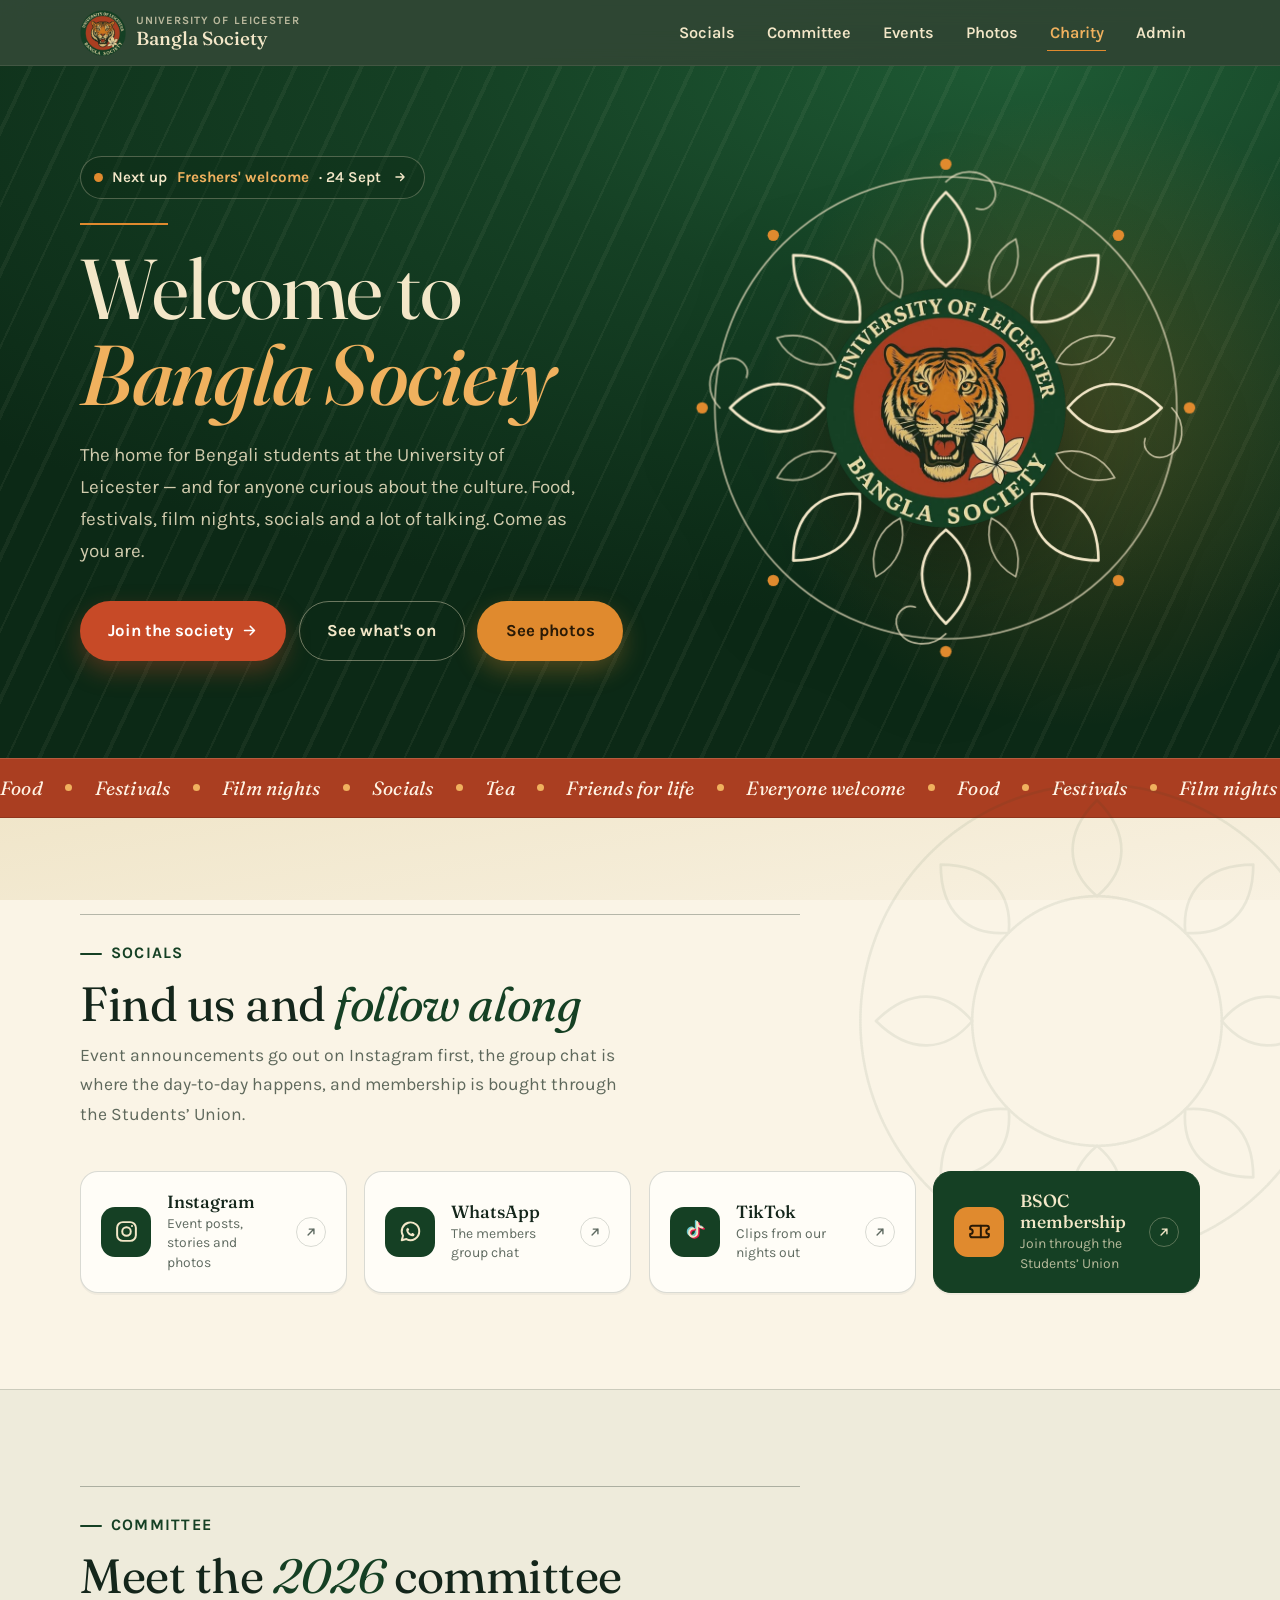
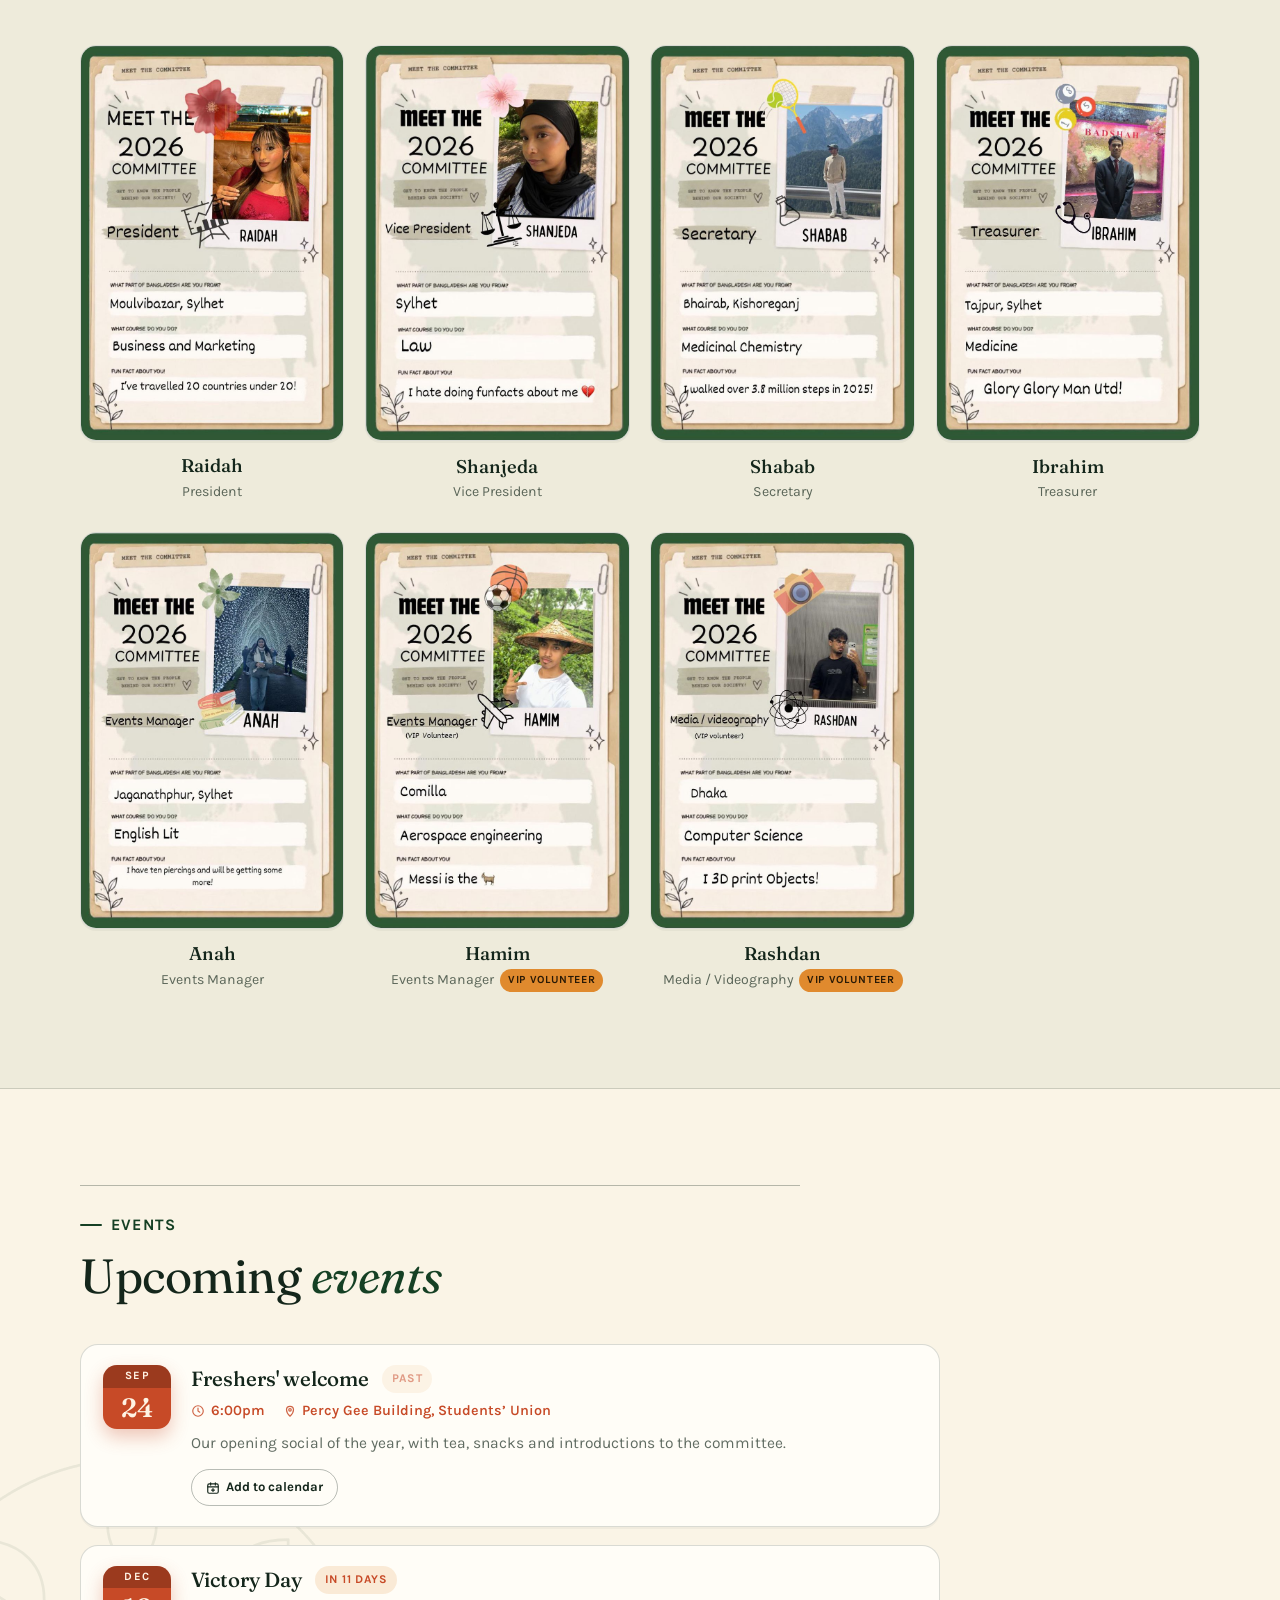
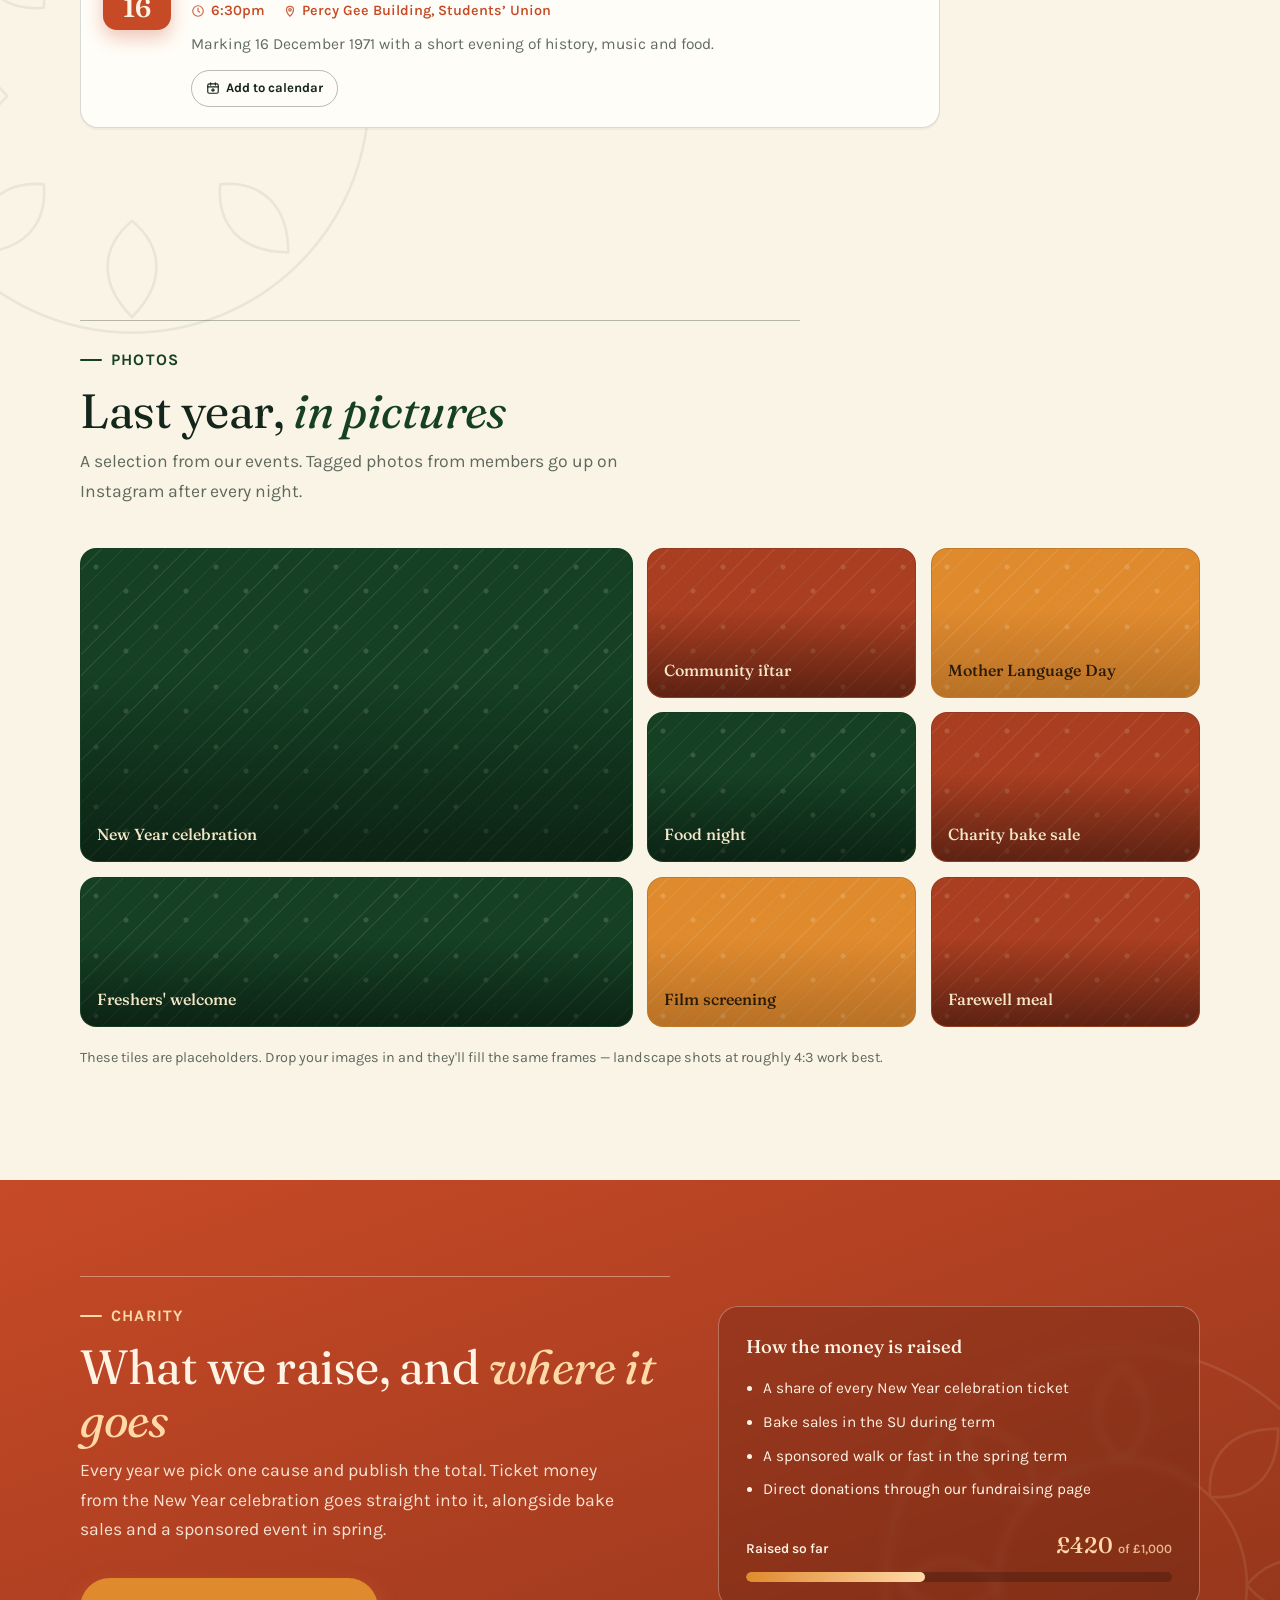
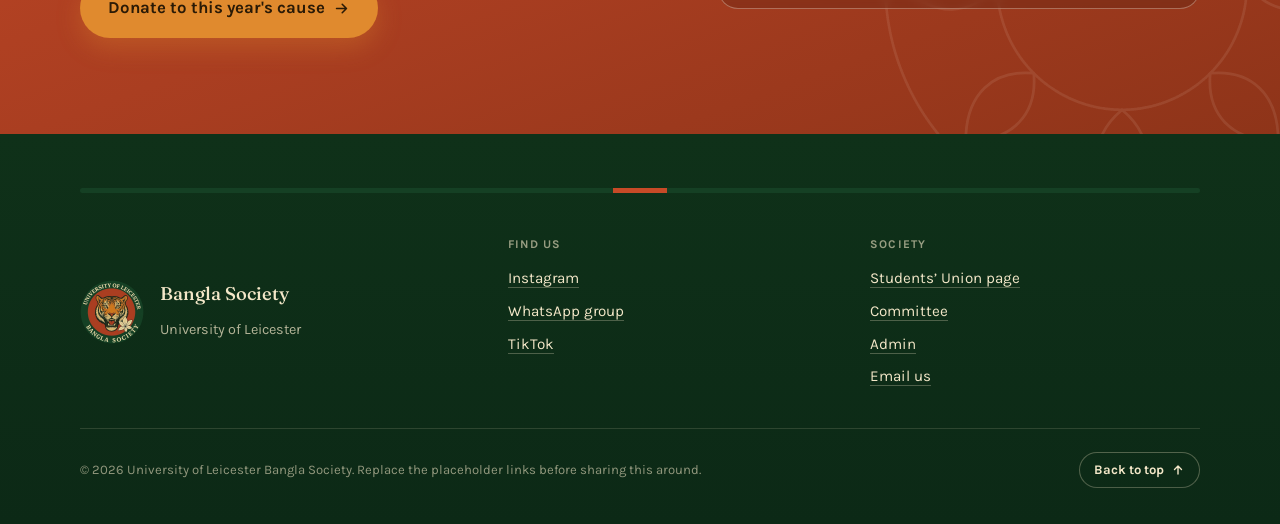
==== index.html @ e9b94633 "Import site as received (index, admin page, assets) Co-Authored-By: Claude Fable 5.1 <noreply@anthro" ====
<!DOCTYPE html>
<html lang="en">
<head>
<meta charset="utf-8">
<meta name="viewport" content="width=device-width, initial-scale=1">
<title>University of Leicester Bangla Society</title>
<meta name="description" content="The Bangla Society at the University of Leicester — food, festivals, film nights and socials. Everyone welcome.">
<link rel="preconnect" href="https://fonts.googleapis.com">
<link rel="preconnect" href="https://fonts.gstatic.com" crossorigin>
<link href="https://fonts.googleapis.com/css2?family=Fraunces:ital,opsz,wght@0,9..144,300..800;1,9..144,300..700&family=Karla:wght@300;400;500;600;700&display=swap" rel="stylesheet">
<style>
/* =============================================================
   TOKENS
   ============================================================= */
:root{
  --forest:#154024;
  --forest-deep:#0C2916;
  --forest-glow:#1E5A34;
  --rust:#AA3E21;
  --rust-bright:#C74A27;
  --cream:#F3E7C8;
  --gold:#E08A2E;
  --gold-soft:#F0B15E;
  --ink:#14261B;

  --bg:#FAF4E6;
  --fg:var(--ink);
  --muted:rgba(20,38,27,.68);
  --rule:rgba(20,38,27,.16);
  --rule-strong:rgba(20,38,27,.3);
  --panel:#F3EAD6;
  --card:#FFFDF7;
  --accent:var(--forest);
  --meta:var(--rust-bright);
  --grad:linear-gradient(170deg,#FCF7EC 0%,#F6EDD9 34%,#EFE4C6 68%,#F8F1E1 100%);
  --veil:rgba(20,64,36,.05);
  --shadow:0 18px 40px rgba(20,38,27,.12);
  --shadow-lg:0 30px 70px rgba(20,38,27,.18);

  --display:"Fraunces","Iowan Old Style",Georgia,"Times New Roman",serif;
  --text:"Karla","Segoe UI",system-ui,-apple-system,sans-serif;
  --ease:cubic-bezier(.2,.8,.3,1);
  --ease-draw:cubic-bezier(.6,.02,.25,1);
}
@media (prefers-color-scheme: dark){
  :root:not([data-theme="light"]){
    --bg:#0E2D19; --fg:#F1E8D3; --muted:rgba(241,232,211,.68);
    --rule:rgba(241,232,211,.16); --rule-strong:rgba(241,232,211,.34);
    --panel:#123720; --card:#143C24; --accent:#8FC79E; --meta:#E8A85A;
    --grad:linear-gradient(170deg,#11361E 0%,#0C2716 38%,#0A2113 66%,#10331D 100%);
    --veil:rgba(243,231,200,.045);
    --shadow:0 18px 40px rgba(0,0,0,.35); --shadow-lg:0 30px 70px rgba(0,0,0,.5);
  }
}
:root[data-theme="dark"]{
  --bg:#0E2D19; --fg:#F1E8D3; --muted:rgba(241,232,211,.68);
  --rule:rgba(241,232,211,.16); --rule-strong:rgba(241,232,211,.34);
  --panel:#123720; --card:#143C24; --accent:#8FC79E; --meta:#E8A85A;
  --grad:linear-gradient(170deg,#11361E 0%,#0C2716 38%,#0A2113 66%,#10331D 100%);
  --veil:rgba(243,231,200,.045);
  --shadow:0 18px 40px rgba(0,0,0,.35); --shadow-lg:0 30px 70px rgba(0,0,0,.5);
}

/* =============================================================
   BASE
   ============================================================= */
*{box-sizing:border-box}
html{scroll-behavior:smooth;scroll-padding-top:5.5rem}
body{
  margin:0;color:var(--fg);
  background:var(--bg);background-image:var(--grad);background-attachment:fixed;
  font-family:var(--text);font-size:clamp(18px,1.2vw + 15px,21px);line-height:1.68;
  overflow-x:hidden;-webkit-font-smoothing:antialiased;
}
img{max-width:100%}
a{color:inherit}
::selection{background:var(--gold);color:#2A1A06}
:focus-visible{outline:2.5px solid var(--gold);outline-offset:3px;border-radius:4px}
.wrap{width:min(1120px,92vw);margin-inline:auto}
.sr{position:absolute;width:1px;height:1px;overflow:hidden;clip:rect(0 0 0 0);white-space:nowrap}

/* scroll reveal */
.reveal{opacity:0;transform:translateY(22px);transition:opacity .7s var(--ease),transform .7s var(--ease);transition-delay:calc(var(--i,0) * 70ms)}
.reveal.in{opacity:1;transform:none}
@media (prefers-reduced-motion: reduce){.reveal{opacity:1;transform:none;transition:none}}

/* =============================================================
   NAV
   ============================================================= */
.nav{
  position:sticky;top:0;z-index:60;color:var(--cream);
  background:rgba(12,41,22,.86);backdrop-filter:blur(14px);-webkit-backdrop-filter:blur(14px);
  border-bottom:1px solid rgba(243,231,200,.1);
}
.progress{position:absolute;left:0;bottom:-1px;height:2px;width:100%;transform-origin:left;transform:scaleX(0);background:linear-gradient(90deg,var(--gold),var(--gold-soft))}
.nav-inner{display:flex;align-items:center;justify-content:space-between;gap:1rem;padding:.6rem 0}
.brand{display:flex;align-items:center;gap:.65rem;text-decoration:none;min-width:0}
.brand img{width:46px;height:46px;flex:none;transition:transform .5s var(--ease),filter .3s ease}
.brand:hover img{transform:rotate(-8deg) scale(1.06);filter:drop-shadow(0 0 10px rgba(224,138,46,.75))}
.brand span{font-family:var(--display);font-weight:500;font-size:1.18rem;line-height:1.1}
.brand span small{display:block;font-family:var(--text);font-weight:700;font-size:.7rem;letter-spacing:.09em;text-transform:uppercase;opacity:.7;margin-bottom:.12rem}
.nav-links{display:flex;gap:.2rem;list-style:none;margin:0;padding:0;font-size:1.02rem;font-weight:600}
.nav-links a{
  position:relative;display:block;text-decoration:none;padding:.55rem .9rem;border-radius:999px;
  transition:background-color .2s ease,color .2s ease;white-space:nowrap;
}
.nav-links a::after{
  content:"";position:absolute;left:.75rem;right:.75rem;bottom:.25rem;height:1.5px;
  background:var(--gold);transform:scaleX(0);transform-origin:left;transition:transform .25s var(--ease);
}
.nav-links a:hover{background:rgba(243,231,200,.08)}
.nav-links a:hover::after,.nav-links a.active::after{transform:scaleX(1)}
.nav-links a.active{color:var(--gold-soft)}
.nav-toggle{display:none;background:none;border:1.4px solid rgba(243,231,200,.35);color:inherit;font:inherit;font-weight:600;border-radius:999px;padding:.35rem .85rem;cursor:pointer}
@media (max-width:960px){
  .nav-toggle{display:block}
  .nav-links{
    display:none;position:absolute;left:0;right:0;top:100%;
    background:rgba(12,41,22,.97);flex-direction:column;gap:0;
    padding:.5rem 4vw 1rem;border-top:1px solid rgba(243,231,200,.14);
  }
  .nav-links.open{display:flex}
  .nav-links a{padding:.75rem .4rem;border-radius:0;border-bottom:1px solid rgba(243,231,200,.1)}
  .nav-links a::after{display:none}
}
@media (max-width:420px){.brand span{font-size:.9rem}.brand img{width:32px;height:32px}}

/* =============================================================
   HERO
   ============================================================= */
.hero{
  position:relative;isolation:isolate;overflow:hidden;color:var(--cream);
  background:var(--forest);
  background-image:
    radial-gradient(110% 80% at 80% 0%,#1E5A34 0%,#154024 42%,#0C2916 100%);
  padding:clamp(3rem,7vw,5.5rem) 0 clamp(3.5rem,8vw,6rem);
}
.hero::before{ /* faint tiger-stripe texture */
  content:"";position:absolute;inset:0;z-index:-1;opacity:.05;pointer-events:none;
  background:repeating-linear-gradient(115deg,transparent 0 26px,#F3E7C8 26px 30px,transparent 30px 58px,#F3E7C8 58px 60px);
}
.hero::after{ /* soft gold bloom behind crest */
  content:"";position:absolute;z-index:-1;width:60vw;height:60vw;max-width:720px;max-height:720px;
  right:-12vw;top:50%;transform:translateY(-50%);border-radius:50%;pointer-events:none;
  background:radial-gradient(circle,rgba(224,138,46,.22) 0%,rgba(224,138,46,0) 62%);
}
.hero-grid{display:grid;grid-template-columns:1.05fr .95fr;gap:clamp(1.5rem,4vw,3.5rem);align-items:center}
@media (max-width:900px){
  .hero-grid{grid-template-columns:1fr;text-align:center}
  .hero-art{order:-1;margin-inline:auto;max-width:min(400px,78vw)}
  .hero-actions{justify-content:center}
  .rule-mark{margin-inline:auto}
  .hero p.lede{margin-inline:auto}
  .nextup{margin-inline:auto}
  .hero::after{right:50%;top:22%;transform:translate(50%,-30%)}
}
.nextup{
  display:inline-flex;align-items:center;gap:.6rem;text-decoration:none;
  border:1.4px solid rgba(243,231,200,.28);border-radius:999px;padding:.5rem 1.1rem .5rem .8rem;
  font-size:.95rem;font-weight:600;color:var(--cream);background:rgba(12,41,22,.35);
  transition:border-color .2s ease,background-color .2s ease,transform .2s var(--ease);
  margin-bottom:1.5rem;
}
.nextup:hover{border-color:var(--gold);background:rgba(224,138,46,.12);transform:translateY(-2px)}
.nextup .pulse{position:relative;width:9px;height:9px;border-radius:50%;background:var(--gold)}
.nextup .pulse::after{content:"";position:absolute;inset:-4px;border-radius:50%;border:1.5px solid var(--gold);opacity:0}
.nextup b{font-weight:700;color:var(--gold-soft)}
.nextup .arrow{margin-left:.15rem;transition:transform .2s var(--ease)}
.nextup:hover .arrow{transform:translateX(3px)}
.rule-mark{width:5.5rem;height:2px;background:var(--gold);margin:0 0 1.3rem;transform-origin:left center}
.hero h1{
  margin:0;font-family:var(--display);font-optical-sizing:auto;font-weight:400;
  font-size:clamp(3rem,6.8vw,5.3rem);line-height:1.02;letter-spacing:-.015em;
}
.hero h1 em{font-style:italic;font-weight:500;color:var(--gold-soft)}
.hero p.lede{margin:1.35rem 0 0;max-width:46ch;color:rgba(243,231,200,.85);font-size:1.18rem}
.hero-actions{display:flex;flex-wrap:wrap;gap:.8rem;margin-top:2.1rem}
.btn{
  display:inline-flex;align-items:center;gap:.5rem;text-decoration:none;
  padding:.92rem 1.7rem;border-radius:999px;font-weight:700;font-size:1.05rem;
  border:1.6px solid transparent;transition:transform .2s var(--ease),background-color .2s ease,border-color .2s ease,box-shadow .2s ease;
}
.btn svg{width:17px;height:17px;transition:transform .2s var(--ease)}
.btn:hover svg{transform:translateX(3px)}
.btn-solid{background:var(--rust-bright);color:#fff;box-shadow:0 10px 24px rgba(199,74,39,.35)}
.btn-solid:hover{transform:translateY(-2px);background:var(--rust);box-shadow:0 14px 30px rgba(199,74,39,.45)}
.btn-gold{background:var(--gold);color:#2A1A06;box-shadow:0 10px 24px rgba(224,138,46,.3)}
.btn-gold:hover{transform:translateY(-2px);background:var(--gold-soft)}
.btn-ghost{border-color:rgba(243,231,200,.42);color:var(--cream)}
.btn-ghost:hover{background:rgba(243,231,200,.12);border-color:rgba(243,231,200,.7);transform:translateY(-2px)}

.hero-art{width:100%;max-width:510px;justify-self:end;filter:drop-shadow(0 30px 40px rgba(0,0,0,.35))}
.alpona{display:block;width:100%;height:auto;overflow:visible}
.ink{fill:none;stroke:var(--cream);stroke-width:2.1;stroke-linecap:round;stroke-linejoin:round}
.ink-thin{stroke-width:1.3;stroke:rgba(243,231,200,.72)}
.seed{fill:var(--gold);stroke:none}
.orbit{transform-origin:200px 200px}

/* marquee band */
.band{background:var(--rust);color:#FFF3E4;overflow:hidden;border-top:1px solid rgba(255,243,228,.15);border-bottom:1px solid rgba(0,0,0,.15)}
.track{display:flex;width:max-content;gap:0;padding:.8rem 0;font-family:var(--display);font-style:italic;font-size:1.2rem;letter-spacing:.01em}
.track span{display:inline-flex;align-items:center;gap:1.4rem;padding-right:1.4rem;white-space:nowrap}
.track i{display:inline-block;width:7px;height:7px;border-radius:50%;background:var(--gold-soft);flex:none}

/* =============================================================
   SECTIONS
   ============================================================= */
.section{position:relative;padding:clamp(3.4rem,7.5vw,6rem) 0}
.section-head{max-width:60ch;position:relative}
.matra{border-top:1.8px solid var(--rule-strong);padding-top:1rem;transform-origin:left center}
h2{font-family:var(--display);font-weight:400;font-size:clamp(2.05rem,4.6vw,3rem);line-height:1.1;margin:0 0 .6rem;letter-spacing:-.01em}
h2 em{font-style:italic;color:var(--accent)}
.kicker{display:inline-flex;align-items:center;gap:.55rem;font-family:var(--text);font-size:1rem;font-weight:700;letter-spacing:.08em;text-transform:uppercase;color:var(--accent);margin-bottom:.7rem}
.kicker::before{content:"";width:22px;height:2px;background:currentColor;border-radius:2px}
.section-head p{margin:0;max-width:54ch;color:var(--muted);font-size:1.1rem}

/* decorative watermark alpona */
.wm{position:absolute;pointer-events:none;opacity:.07;z-index:0;width:min(520px,60vw)}
.wm svg{display:block;width:100%;height:auto}
.wm .ink,.wm .ink-thin{stroke:currentColor}
.section > .wrap{position:relative;z-index:1}

/* =============================================================
   SOCIALS
   ============================================================= */
.social-btns{margin-top:2.6rem;display:grid;grid-template-columns:repeat(auto-fit,minmax(240px,1fr));gap:1.1rem}
.sbtn{
  position:relative;display:flex;align-items:center;gap:1rem;text-decoration:none;overflow:hidden;
  border:1.5px solid var(--rule);border-radius:18px;padding:1.15rem 1.25rem;background:var(--card);
  box-shadow:0 2px 0 rgba(20,38,27,.04);
  transition:transform .25s var(--ease),border-color .25s ease,box-shadow .25s ease;
}
.sbtn::before{ /* sheen */
  content:"";position:absolute;inset:0;background:linear-gradient(120deg,transparent 30%,rgba(255,255,255,.28) 50%,transparent 70%);
  transform:translateX(-120%);transition:transform .6s var(--ease);pointer-events:none;
}
.sbtn:hover{transform:translateY(-4px);border-color:var(--gold);box-shadow:var(--shadow)}
.sbtn:hover::before{transform:translateX(120%)}
.sbtn .ic{width:50px;height:50px;flex:none;border-radius:14px;display:grid;place-items:center;background:var(--forest);color:var(--cream);transition:transform .25s var(--ease),box-shadow .25s ease}
.sbtn:hover .ic{transform:scale(1.08) rotate(-4deg);box-shadow:0 0 0 3px rgba(224,138,46,.25),0 0 22px 4px rgba(224,138,46,.55)}
.sbtn .ic svg{width:25px;height:25px;display:block}
.ic-ig{background:linear-gradient(45deg,#FBAD50 8%,#E1306C 46%,#8134AF 74%,#5B51D8 100%);color:#fff}
.ic-wa{background:#25D366;color:#fff}
.ic-tt{background:#0C0C0C;color:#fff}
.sbtn .lbl strong{display:block;font-family:var(--display);font-weight:500;font-size:1.1rem;line-height:1.2}
.sbtn .lbl span{display:block;font-size:.87rem;color:var(--muted);line-height:1.4;margin-top:.1rem}
.sbtn .go{margin-left:auto;flex:none;width:30px;height:30px;border-radius:50%;border:1.4px solid var(--rule);display:grid;place-items:center;color:var(--muted);transition:all .25s var(--ease)}
.sbtn .go svg{width:14px;height:14px}
.sbtn:hover .go{background:var(--gold);border-color:var(--gold);color:#2A1A06;transform:translateX(2px);box-shadow:0 0 14px 2px rgba(224,138,46,.6)}
.sbtn.primary{background:var(--forest);color:var(--cream);border-color:var(--forest)}
.sbtn.primary .lbl span{color:rgba(243,231,200,.72)}
.sbtn.primary .ic{background:var(--gold);color:#2A1A06}
.sbtn.primary .go{border-color:rgba(243,231,200,.3);color:var(--cream)}
.sbtn.primary:hover{border-color:var(--gold)}

/* =============================================================
   COMMITTEE
   ============================================================= */
.committee{background:var(--veil);border-top:1px solid var(--rule);border-bottom:1px solid var(--rule)}
.people{margin-top:2.6rem;display:grid;grid-template-columns:repeat(auto-fit,minmax(215px,1fr));gap:1.8rem 1.3rem;perspective:1200px}
.person{text-align:center}
.card-btn{
  display:block;width:100%;padding:0;background:var(--card);cursor:zoom-in;position:relative;
  border:1.5px solid var(--rule);border-radius:16px;overflow:hidden;
  box-shadow:0 2px 0 rgba(20,38,27,.04);
  transition:transform .35s var(--ease),border-color .3s ease,box-shadow .3s ease;
  transform-style:preserve-3d;
}
.card-btn img{display:block;width:100%;height:auto;aspect-ratio:665/1000;object-fit:cover}
.card-btn::after{ /* hover hint */
  content:"Tap to enlarge";position:absolute;left:50%;bottom:.75rem;transform:translate(-50%,8px);
  background:rgba(12,41,22,.85);color:var(--cream);font:700 .72rem/1 var(--text);letter-spacing:.06em;text-transform:uppercase;
  padding:.45rem .7rem;border-radius:999px;opacity:0;transition:opacity .25s ease,transform .25s var(--ease);pointer-events:none;
}
.card-btn:hover,.card-btn:focus-visible{transform:translateY(-8px) rotateX(3deg);border-color:var(--gold);box-shadow:var(--shadow-lg),0 0 0 3px rgba(224,138,46,.25),0 0 36px 6px rgba(224,138,46,.45)}
.card-btn:hover::after,.card-btn:focus-visible::after{opacity:1;transform:translate(-50%,0)}
.person .nm{font-family:var(--display);font-weight:500;font-size:1.15rem;margin-top:.9rem;line-height:1.2}
.person .rl{font-size:.88rem;color:var(--muted);margin-top:.15rem}
.person .rl em{font-style:normal;display:inline-block;font-size:.68rem;font-weight:700;letter-spacing:.06em;text-transform:uppercase;color:#2A1A06;background:var(--gold);padding:.15rem .5rem;border-radius:999px;margin-left:.35rem;vertical-align:middle}
@media (max-width:640px){ /* horizontal snap carousel on phones */
  .people{
    display:flex;gap:1rem;overflow-x:auto;scroll-snap-type:x mandatory;padding:.5rem .3rem 1.2rem;
    margin-inline:calc(-4vw);padding-inline:4vw;scrollbar-width:none;
  }
  .people::-webkit-scrollbar{display:none}
  .person{flex:0 0 min(72vw,280px);scroll-snap-align:center}
  .card-btn::after{opacity:1;transform:translate(-50%,0)}
}
.swipe-hint{display:none;text-align:center;font-size:.82rem;color:var(--muted);margin-top:-.4rem}
@media (max-width:640px){.swipe-hint{display:block}}

/* lightbox */
.lb{position:fixed;inset:0;z-index:90;background:rgba(5,20,11,.9);backdrop-filter:blur(6px);display:none;place-items:center;padding:3vh 4vw}
.lb.open{display:grid}
.lb img{max-width:min(620px,90vw);max-height:94vh;width:auto;border-radius:14px;box-shadow:0 20px 60px rgba(0,0,0,.5)}
.lb-close{position:absolute;top:1rem;right:1rem;width:46px;height:46px;border-radius:50%;background:rgba(243,231,200,.14);border:1.5px solid rgba(243,231,200,.4);color:#F3E7C8;font-size:1.5rem;line-height:1;cursor:pointer;transition:background-color .2s ease,transform .2s var(--ease)}
.lb-close:hover{background:rgba(243,231,200,.28);transform:rotate(90deg)}

/* =============================================================
   EVENTS
   ============================================================= */
.ev-list{margin-top:2.6rem;display:grid;gap:1.1rem;max-width:860px}
.ev-card{
  position:relative;display:grid;grid-template-columns:auto minmax(0,1fr);gap:1.25rem;align-items:start;overflow:hidden;
  border:1.5px solid var(--rule);border-radius:18px;padding:1.25rem 1.4rem;background:var(--card);
  box-shadow:0 2px 0 rgba(20,38,27,.04);
  transition:transform .25s var(--ease),border-color .25s ease,box-shadow .25s ease;
}
.ev-card::before{content:"";position:absolute;left:0;top:0;bottom:0;width:4px;background:linear-gradient(180deg,var(--gold),var(--rust-bright));opacity:0;transition:opacity .25s ease}
.ev-card:hover{transform:translateY(-4px);border-color:var(--gold);box-shadow:var(--shadow)}
.ev-card:hover::before{opacity:1}
.chip{width:68px;flex:none;border-radius:14px;overflow:hidden;text-align:center;background:var(--rust-bright);color:#FFF3E4;line-height:1.1;box-shadow:0 8px 18px rgba(199,74,39,.3)}
.chip .m{display:block;font-size:.7rem;font-weight:700;letter-spacing:.12em;padding:.32rem 0;background:rgba(0,0,0,.22)}
.chip .d{display:block;font-family:var(--display);font-size:1.65rem;font-weight:600;padding:.32rem 0 .45rem}
.chip .d.tbc{font-size:.8rem;font-family:var(--text);font-weight:700;letter-spacing:.06em;padding:.7rem 0 .75rem}
.ev-top{display:flex;flex-wrap:wrap;align-items:center;gap:.5rem .8rem}
.ev-card h3{margin:0;font-family:var(--display);font-weight:500;font-size:1.28rem;line-height:1.25}
.count{display:inline-flex;align-items:center;gap:.35rem;font-size:.74rem;font-weight:700;letter-spacing:.06em;text-transform:uppercase;padding:.25rem .6rem;border-radius:999px;background:rgba(224,138,46,.16);color:var(--meta)}
.count.soon{background:var(--gold);color:#2A1A06}
.ev-meta{display:flex;flex-wrap:wrap;gap:.15rem 1.1rem;margin:.35rem 0 .45rem;color:var(--meta);font-size:.9rem;font-weight:600}
.ev-meta span{display:inline-flex;align-items:center;gap:.35rem}
.ev-meta svg{width:14px;height:14px;opacity:.85}
.ev-card p{margin:0 0 .8rem;font-size:.97rem;color:var(--muted)}
.ev-actions{display:flex;flex-wrap:wrap;gap:.5rem}
.mini{display:inline-flex;align-items:center;gap:.4rem;text-decoration:none;font-size:.82rem;font-weight:700;padding:.42rem .85rem;border-radius:999px;border:1.4px solid var(--rule-strong);color:var(--fg);transition:all .2s var(--ease)}
.mini svg{width:14px;height:14px}
.mini:hover{background:var(--forest);border-color:var(--forest);color:var(--cream);transform:translateY(-1px)}
@media (max-width:520px){.ev-card{grid-template-columns:1fr;gap:.9rem}.chip{width:68px}}

/* =============================================================
   PHOTOS
   ============================================================= */
.gallery{margin-top:2.6rem;display:grid;grid-template-columns:repeat(4,1fr);grid-auto-rows:150px;gap:.9rem}
.shot{
  position:relative;border-radius:16px;overflow:hidden;border:1.5px solid var(--rule);
  display:grid;place-items:end start;color:var(--cream);cursor:pointer;
  background:var(--forest);isolation:isolate;
  transition:transform .3s var(--ease),box-shadow .3s ease,border-color .3s ease;
}
.shot::before{ /* alpona-ish pattern */
  content:"";position:absolute;inset:0;z-index:-1;opacity:.16;
  background:
    radial-gradient(circle at 25% 30%,#F3E7C8 0 2px,transparent 3px),
    radial-gradient(circle at 75% 70%,#F3E7C8 0 2px,transparent 3px),
    repeating-linear-gradient(135deg,transparent 0 14px,rgba(243,231,200,.6) 14px 15px);
  background-size:60px 60px,60px 60px,auto;
}
.shot::after{content:"";position:absolute;inset:0;z-index:-1;background:linear-gradient(180deg,transparent 40%,rgba(0,0,0,.45) 100%)}
.shot:nth-child(3n+2){background:var(--rust)}
.shot:nth-child(4n+3){background:var(--gold);color:#2A1A06}
.shot:nth-child(4n+3)::before{opacity:.22}
.shot:nth-child(4n+3)::after{background:linear-gradient(180deg,transparent 40%,rgba(0,0,0,.18) 100%)}
.shot:hover{transform:scale(1.02);box-shadow:var(--shadow);border-color:var(--gold-soft)}
.shot span{padding:.8rem 1rem;font-family:var(--display);font-size:1rem;font-weight:500;transition:transform .3s var(--ease)}
.shot:hover span{transform:translateY(-3px)}
.shot.wide{grid-column:span 2}
.shot.tall{grid-row:span 2}
@media (max-width:760px){.gallery{grid-template-columns:repeat(2,1fr);grid-auto-rows:130px}.shot.tall{grid-row:span 1}}
.note{margin-top:1.2rem;font-size:.9rem;color:var(--muted)}

/* =============================================================
   CHARITY
   ============================================================= */
.charity{color:#FFF3E4;background:var(--rust);background-image:linear-gradient(160deg,#C74A27 0%,#AA3E21 55%,#8E3419 100%);overflow:hidden}
.charity .matra{border-color:rgba(255,243,228,.4)}
.charity .kicker{color:#FFD9A8}
.charity h2 em{color:#FFD9A8}
.charity .section-head p{color:rgba(255,243,228,.9)}
.charity .wm{color:#FFF3E4;opacity:.09;right:-8%;bottom:-20%}
.charity-inner{display:grid;grid-template-columns:1.1fr .9fr;gap:clamp(1.5rem,4vw,3rem);align-items:center}
@media (max-width:820px){.charity-inner{grid-template-columns:1fr}}
.raise{border:1.6px solid rgba(255,243,228,.32);border-radius:20px;padding:1.6rem 1.7rem;background:rgba(0,0,0,.14);backdrop-filter:blur(4px)}
.raise h3{margin:0 0 .8rem;font-family:var(--display);font-weight:500;font-size:1.15rem}
.raise ul{margin:0;padding-left:1.1rem;display:grid;gap:.5rem;font-size:.96rem}
.goal{margin:1.5rem 0 0}
.goal .nums{display:flex;justify-content:space-between;align-items:baseline;font-size:.86rem;font-weight:600;margin-bottom:.45rem}
.goal .nums b{font-family:var(--display);font-size:1.4rem;font-weight:500;color:#FFD9A8}
.goal .bar{height:10px;border-radius:999px;background:rgba(0,0,0,.22);overflow:hidden}
.goal .fill{height:100%;width:0;border-radius:inherit;background:linear-gradient(90deg,var(--gold),#FFD9A8);transition:width 1.4s var(--ease) .2s}
.goal .fill.go{width:var(--pct)}

/* =============================================================
   FOOTER
   ============================================================= */
.foot{background:var(--forest-deep);background-image:linear-gradient(180deg,#0F3119 0%,#0C2916 100%);color:var(--cream);padding:3.4rem 0 2.2rem;position:relative}
.stripe{display:flex;height:5px;width:100%;margin-bottom:2.6rem;border-radius:999px;overflow:hidden}
.stripe i{flex:1;background:var(--forest)}
.stripe i.r{flex:0 0 3.4rem;background:var(--rust-bright)}
.foot-inner{display:grid;grid-template-columns:1.2fr 1fr 1fr;gap:2rem}
@media (max-width:760px){.foot-inner{grid-template-columns:1fr}}
.foot-id{display:flex;align-items:center;gap:1rem}
.foot-id img{width:64px;height:64px}
.foot-id strong{display:block;font-family:var(--display);font-weight:500;font-size:1.15rem}
.foot-id span{font-size:.9rem;opacity:.72}
.foot h4{margin:0 0 .7rem;font-family:var(--text);font-size:.74rem;font-weight:700;letter-spacing:.1em;text-transform:uppercase;opacity:.6}
.foot ul{list-style:none;margin:0;padding:0;display:grid;gap:.45rem;font-size:.95rem}
.foot a{color:var(--cream);text-decoration:none;border-bottom:1.5px solid rgba(243,231,200,.28);transition:border-color .18s ease,color .18s ease}
.foot a:hover{border-color:var(--gold);color:var(--gold-soft)}
.foot-bottom{display:flex;flex-wrap:wrap;justify-content:space-between;gap:1rem;align-items:center;margin-top:2.4rem;padding-top:1.4rem;border-top:1px solid rgba(243,231,200,.14)}
.foot small{opacity:.58;font-size:.82rem}
.totop{display:inline-flex;align-items:center;gap:.4rem;font-size:.82rem;font-weight:700;border:1.4px solid rgba(243,231,200,.3);border-radius:999px;padding:.4rem .9rem;text-decoration:none;color:var(--cream);transition:all .2s var(--ease)}
.totop:hover{background:var(--gold);border-color:var(--gold);color:#2A1A06;border-bottom-color:var(--gold)}
.totop svg{width:14px;height:14px}

/* =============================================================
   MOTION
   ============================================================= */
@media (prefers-reduced-motion: no-preference){
  .ink{stroke-dasharray:1;stroke-dashoffset:1;animation:draw 1.4s var(--ease-draw) forwards}
  .seed{opacity:0;animation:pop .5s ease forwards}
  .crest{transform-origin:200px 200px;scale:.25;opacity:0;animation:rise .9s var(--ease) .1s forwards}
  .orbit{animation:spin 90s linear infinite}
  .hero h1,.hero p.lede,.hero-actions,.rule-mark,.nextup{opacity:0;animation:lift .8s var(--ease) forwards}
  .nextup{animation-delay:.05s}
  .rule-mark{animation-delay:.2s}
  .hero h1{animation-delay:.32s}
  .hero p.lede{animation-delay:.48s}
  .hero-actions{animation-delay:.64s}
  .nextup .pulse::after{animation:ping 2s ease-out infinite}
  .track{animation:marquee 34s linear infinite}
  .band:hover .track{animation-play-state:paused}
  .matra{transform:scaleX(0);transition:transform .8s var(--ease-draw)}
  .matra.drawn{transform:scaleX(1)}
  .lb.open img{animation:zoomIn .24s var(--ease)}
}
@keyframes draw{to{stroke-dashoffset:0}}
@keyframes pop{to{opacity:1}}
@keyframes rise{to{scale:1;opacity:1}}
@keyframes spin{to{rotate:360deg}}
@keyframes lift{from{opacity:0;transform:translateY(14px)}to{opacity:1;transform:none}}
@keyframes ping{0%{transform:scale(.6);opacity:.9}100%{transform:scale(2.2);opacity:0}}
@keyframes marquee{to{transform:translateX(-50%)}}
@keyframes zoomIn{from{opacity:0;transform:scale(.93)}to{opacity:1;transform:none}}
</style>
</head>
<body>

<!-- ===================== NAV ===================== -->
<nav class="nav">
  <div class="wrap nav-inner">
    <a class="brand" href="#top">
      <img src="assets/logo.png" alt="">
      <span><small>University of Leicester</small>Bangla Society</span>
    </a>
    <button class="nav-toggle" type="button" aria-expanded="false" aria-controls="menu">Menu</button>
    <ul class="nav-links" id="menu">
      <li><a href="#socials">Socials</a></li>
      <li><a href="#committee">Committee</a></li>
      <li><a href="#events">Events</a></li>
      <li><a href="#photos">Photos</a></li>
      <li><a href="#charity">Charity</a></li>
      <li><a href="admin.html">Admin</a></li>
    </ul>
  </div>
  <div class="progress" id="progress"></div>
</nav>

<!-- ===================== HERO ===================== -->
<header class="hero" id="top">
  <div class="wrap hero-grid">
    <div>
      <a class="nextup" href="#events">
        <span class="pulse"></span>
        Next up <b>Freshers' welcome</b> &middot; 24 Sept
        <svg class="arrow" viewBox="0 0 24 24" width="14" height="14" fill="none" stroke="currentColor" stroke-width="2.2" stroke-linecap="round" stroke-linejoin="round" aria-hidden="true"><path d="M5 12h14M13 6l6 6-6 6"/></svg>
      </a>
      <div class="rule-mark"></div>
      <h1>Welcome to <em>Bangla Society</em></h1>
      <p class="lede">The home for Bengali students at the University of Leicester &mdash; and for anyone curious about the culture. Food, festivals, film nights, socials and a lot of talking. Come as you are.</p>
      <div class="hero-actions">
        <a class="btn btn-solid" href="#socials">Join the society <svg viewBox="0 0 24 24" fill="none" stroke="currentColor" stroke-width="2.2" stroke-linecap="round" stroke-linejoin="round" aria-hidden="true"><path d="M5 12h14M13 6l6 6-6 6"/></svg></a>
        <a class="btn btn-ghost" href="#events">See what's on</a>
        <a class="btn btn-gold" href="#photos">See photos</a>
      </div>
    </div>

    <div class="hero-art">
      <svg class="alpona" viewBox="0 0 400 400" role="img" aria-label="The University of Leicester Bangla Society crest, framed by a hand-drawn folk pattern">
        <defs>
          <path id="petal" pathLength="1" d="M200 104 C 176 84, 174 56, 200 30 C 226 56, 224 84, 200 104 Z"/>
          <path id="leaf" pathLength="1" d="M200 106 C 188 92, 187 72, 200 56 C 213 72, 212 92, 200 106 Z"/>
          <path id="curl" pathLength="1" d="M200 22 C 212 10, 232 12, 238 26 C 242 37, 233 46, 224 43"/>
          <clipPath id="crestClip"><circle cx="200" cy="200" r="96"/></clipPath>
        </defs>

        <image class="crest" href="assets/logo.png" x="104" y="104" width="192" height="192" clip-path="url(#crestClip)"/>

        <g class="orbit">
          <g>
            <use class="ink" href="#petal" style="animation-delay:.4s"/>
            <use class="ink" href="#petal" transform="rotate(45 200 200)" style="animation-delay:.48s"/>
            <use class="ink" href="#petal" transform="rotate(90 200 200)" style="animation-delay:.56s"/>
            <use class="ink" href="#petal" transform="rotate(135 200 200)" style="animation-delay:.64s"/>
            <use class="ink" href="#petal" transform="rotate(180 200 200)" style="animation-delay:.72s"/>
            <use class="ink" href="#petal" transform="rotate(225 200 200)" style="animation-delay:.8s"/>
            <use class="ink" href="#petal" transform="rotate(270 200 200)" style="animation-delay:.88s"/>
            <use class="ink" href="#petal" transform="rotate(315 200 200)" style="animation-delay:.96s"/>
          </g>
          <g>
            <use class="ink ink-thin" href="#leaf" transform="rotate(22.5 200 200)" style="animation-delay:1.02s"/>
            <use class="ink ink-thin" href="#leaf" transform="rotate(67.5 200 200)" style="animation-delay:1.07s"/>
            <use class="ink ink-thin" href="#leaf" transform="rotate(112.5 200 200)" style="animation-delay:1.12s"/>
            <use class="ink ink-thin" href="#leaf" transform="rotate(157.5 200 200)" style="animation-delay:1.17s"/>
            <use class="ink ink-thin" href="#leaf" transform="rotate(202.5 200 200)" style="animation-delay:1.22s"/>
            <use class="ink ink-thin" href="#leaf" transform="rotate(247.5 200 200)" style="animation-delay:1.27s"/>
            <use class="ink ink-thin" href="#leaf" transform="rotate(292.5 200 200)" style="animation-delay:1.32s"/>
            <use class="ink ink-thin" href="#leaf" transform="rotate(337.5 200 200)" style="animation-delay:1.37s"/>
          </g>
          <g>
            <use class="ink ink-thin" href="#curl" style="animation-delay:1.42s"/>
            <use class="ink ink-thin" href="#curl" transform="rotate(90 200 200)" style="animation-delay:1.48s"/>
            <use class="ink ink-thin" href="#curl" transform="rotate(180 200 200)" style="animation-delay:1.54s"/>
            <use class="ink ink-thin" href="#curl" transform="rotate(270 200 200)" style="animation-delay:1.6s"/>
          </g>
          <circle class="ink ink-thin" cx="200" cy="200" r="182" pathLength="1" style="animation-delay:1.5s"/>
          <g>
            <circle class="seed" cx="200" cy="8" r="4.5" style="animation-delay:2s"/>
            <circle class="seed" cx="336" cy="64" r="4.5" style="animation-delay:2.05s"/>
            <circle class="seed" cx="392" cy="200" r="4.5" style="animation-delay:2.1s"/>
            <circle class="seed" cx="336" cy="336" r="4.5" style="animation-delay:2.15s"/>
            <circle class="seed" cx="200" cy="392" r="4.5" style="animation-delay:2.2s"/>
            <circle class="seed" cx="64" cy="336" r="4.5" style="animation-delay:2.25s"/>
            <circle class="seed" cx="8" cy="200" r="4.5" style="animation-delay:2.3s"/>
            <circle class="seed" cx="64" cy="64" r="4.5" style="animation-delay:2.35s"/>
          </g>
        </g>
      </svg>
    </div>
  </div>
</header>

<!-- ===================== MARQUEE ===================== -->
<div class="band" aria-hidden="true">
  <div class="track">
    <span>Food<i></i>Festivals<i></i>Film nights<i></i>Socials<i></i>Tea<i></i>Friends for life<i></i>Everyone welcome<i></i></span>
    <span>Food<i></i>Festivals<i></i>Film nights<i></i>Socials<i></i>Tea<i></i>Friends for life<i></i>Everyone welcome<i></i></span>
  </div>
</div>

<main>

<!-- ===================== SOCIALS ===================== -->
<section class="section" id="socials">
  <div class="wm" style="right:-6%;top:-10%;color:var(--forest)">
    <svg viewBox="0 0 400 400" aria-hidden="true"><use href="#petal" class="ink"/><use href="#petal" class="ink" transform="rotate(45 200 200)"/><use href="#petal" class="ink" transform="rotate(90 200 200)"/><use href="#petal" class="ink" transform="rotate(135 200 200)"/><use href="#petal" class="ink" transform="rotate(180 200 200)"/><use href="#petal" class="ink" transform="rotate(225 200 200)"/><use href="#petal" class="ink" transform="rotate(270 200 200)"/><use href="#petal" class="ink" transform="rotate(315 200 200)"/><circle class="ink" cx="200" cy="200" r="182"/><circle class="ink" cx="200" cy="200" r="96"/></svg>
  </div>
  <div class="wrap">
    <div class="section-head matra">
      <span class="kicker">Socials</span>
      <h2>Find us and <em>follow along</em></h2>
      <p>Event announcements go out on Instagram first, the group chat is where the day-to-day happens, and membership is bought through the Students&rsquo; Union.</p>
    </div>

    <div class="social-btns">
      <a class="sbtn reveal" style="--i:0" href="https://www.instagram.com/uolbanglasoc?stkn=MWRuNzhvcHBhNzZq" target="_blank" rel="noopener">
        <span class="ic ic-ig"><svg viewBox="0 0 24 24" fill="none" stroke="currentColor" stroke-width="1.9" stroke-linecap="round" stroke-linejoin="round" aria-hidden="true"><rect x="3" y="3" width="18" height="18" rx="5.5"/><circle cx="12" cy="12" r="4.1"/><circle cx="17.3" cy="6.7" r="1.05" fill="currentColor" stroke="none"/></svg></span>
        <span class="lbl"><strong>Instagram</strong><span>Event posts, stories and photos</span></span>
        <span class="go"><svg viewBox="0 0 24 24" fill="none" stroke="currentColor" stroke-width="2.4" stroke-linecap="round" stroke-linejoin="round" aria-hidden="true"><path d="M7 17L17 7M9 7h8v8"/></svg></span>
      </a>
      <a class="sbtn reveal" style="--i:1" href="#" data-placeholder>
        <span class="ic ic-wa"><svg viewBox="0 0 24 24" fill="none" stroke="currentColor" stroke-width="1.9" stroke-linecap="round" stroke-linejoin="round" aria-hidden="true"><path d="M20.4 11.8a8.4 8.4 0 0 1-12.3 7.45L3.6 20.4l1.2-4.4A8.4 8.4 0 1 1 20.4 11.8Z"/><path d="M9.1 8.3c.25-.05.5.02.66.25l.85 1.32c.15.23.13.53-.05.74l-.5.6c-.14.17-.17.4-.07.6.5 1 1.3 1.8 2.3 2.3.2.1.43.07.6-.07l.6-.5c.21-.18.51-.2.74-.05l1.32.85c.23.16.3.41.25.66-.2.95-1.05 1.6-2.02 1.5-3.1-.33-5.55-2.78-5.88-5.88-.1-.97.55-1.82 1.5-2.02Z" fill="currentColor" stroke="none"/></svg></span>
        <span class="lbl"><strong>WhatsApp</strong><span>The members group chat</span></span>
        <span class="go"><svg viewBox="0 0 24 24" fill="none" stroke="currentColor" stroke-width="2.4" stroke-linecap="round" stroke-linejoin="round" aria-hidden="true"><path d="M7 17L17 7M9 7h8v8"/></svg></span>
      </a>
      <a class="sbtn reveal" style="--i:2" href="https://www.tiktok.com/@uolbengalisociety?_r=1&_t=ZG-99lLwhxhURd" target="_blank" rel="noopener">
        <span class="ic ic-tt"><svg viewBox="0 0 24 24" fill="none" stroke-width="1.9" stroke-linecap="round" stroke-linejoin="round" aria-hidden="true"><defs><g id="tt"><path d="M14.6 3.2v9.9a3.9 3.9 0 1 1-3.2-3.84"/><path d="M14.6 3.2a5.1 5.1 0 0 0 5.1 5.05"/></g></defs><use href="#tt" stroke="#69C9D0" transform="translate(-1.3,-1)"/><use href="#tt" stroke="#EE1D52" transform="translate(1.3,1)"/><use href="#tt" stroke="currentColor"/></svg></span>
        <span class="lbl"><strong>TikTok</strong><span>Clips from our nights out</span></span>
        <span class="go"><svg viewBox="0 0 24 24" fill="none" stroke="currentColor" stroke-width="2.4" stroke-linecap="round" stroke-linejoin="round" aria-hidden="true"><path d="M7 17L17 7M9 7h8v8"/></svg></span>
      </a>
      <a class="sbtn primary reveal" style="--i:3" href="#" data-placeholder>
        <span class="ic"><svg viewBox="0 0 24 24" fill="none" stroke="currentColor" stroke-width="1.9" stroke-linecap="round" stroke-linejoin="round" aria-hidden="true"><path d="M3 8.4a2 2 0 0 1 2-2h14a2 2 0 0 1 2 2v1.1a2.5 2.5 0 0 0 0 5v1.1a2 2 0 0 1-2 2H5a2 2 0 0 1-2-2v-1.1a2.5 2.5 0 0 0 0-5Z"/><path d="M13.3 6.4v11.2"/></svg></span>
        <span class="lbl"><strong>BSOC membership</strong><span>Join through the Students&rsquo; Union</span></span>
        <span class="go"><svg viewBox="0 0 24 24" fill="none" stroke="currentColor" stroke-width="2.4" stroke-linecap="round" stroke-linejoin="round" aria-hidden="true"><path d="M7 17L17 7M9 7h8v8"/></svg></span>
      </a>
    </div>
  </div>
</section>

<!-- ===================== COMMITTEE ===================== -->
<section class="section committee" id="committee">
  <div class="wrap">
    <div class="section-head matra">
      <span class="kicker">Committee</span>
      <h2>Meet the <em>2026</em> committee</h2>
    </div>

    <div class="people">
      <div class="person reveal" style="--i:0">
        <button class="card-btn" type="button" aria-label="Enlarge Raidah's committee card">
          <img src="assets/committee-raidah.jpg" alt="Raidah, President" loading="lazy">
        </button>
        <div class="nm">Raidah</div>
        <div class="rl">President</div>
      </div>
      <div class="person reveal" style="--i:1">
        <button class="card-btn" type="button" aria-label="Enlarge Shanjeda's committee card">
          <img src="assets/committee-shanjeda.jpg" alt="Shanjeda, Vice President" loading="lazy">
        </button>
        <div class="nm">Shanjeda</div>
        <div class="rl">Vice President</div>
      </div>
      <div class="person reveal" style="--i:2">
        <button class="card-btn" type="button" aria-label="Enlarge Shabab's committee card">
          <img src="assets/committee-shabab.jpg" alt="Shabab, Secretary" loading="lazy">
        </button>
        <div class="nm">Shabab</div>
        <div class="rl">Secretary</div>
      </div>
      <div class="person reveal" style="--i:3">
        <button class="card-btn" type="button" aria-label="Enlarge Ibrahim's committee card">
          <img src="assets/committee-ibrahim.jpg" alt="Ibrahim, Treasurer" loading="lazy">
        </button>
        <div class="nm">Ibrahim</div>
        <div class="rl">Treasurer</div>
      </div>
      <div class="person reveal" style="--i:4">
        <button class="card-btn" type="button" aria-label="Enlarge Anah's committee card">
          <img src="assets/committee-anah.jpg" alt="Anah, Events Manager" loading="lazy">
        </button>
        <div class="nm">Anah</div>
        <div class="rl">Events Manager</div>
      </div>
      <div class="person reveal" style="--i:5">
        <button class="card-btn" type="button" aria-label="Enlarge Hamim's committee card">
          <img src="assets/committee-hamim.jpg" alt="Hamim, Events Manager (VIP Volunteer)" loading="lazy">
        </button>
        <div class="nm">Hamim</div>
        <div class="rl">Events Manager<em>VIP Volunteer</em></div>
      </div>
      <div class="person reveal" style="--i:6">
        <button class="card-btn" type="button" aria-label="Enlarge Rashdan's committee card">
          <img src="assets/committee-rashdan.jpg" alt="Rashdan, Media / Videography (VIP Volunteer)" loading="lazy">
        </button>
        <div class="nm">Rashdan</div>
        <div class="rl">Media / Videography<em>VIP Volunteer</em></div>
      </div>
    </div>
    <p class="swipe-hint">Swipe to see everyone &rarr;</p>
  </div>
</section>

<!-- ===================== EVENTS ===================== -->
<section class="section" id="events">
  <div class="wm" style="left:-10%;bottom:-18%;color:var(--forest)">
    <svg viewBox="0 0 400 400" aria-hidden="true"><use href="#petal" class="ink"/><use href="#petal" class="ink" transform="rotate(45 200 200)"/><use href="#petal" class="ink" transform="rotate(90 200 200)"/><use href="#petal" class="ink" transform="rotate(135 200 200)"/><use href="#petal" class="ink" transform="rotate(180 200 200)"/><use href="#petal" class="ink" transform="rotate(225 200 200)"/><use href="#petal" class="ink" transform="rotate(270 200 200)"/><use href="#petal" class="ink" transform="rotate(315 200 200)"/><circle class="ink" cx="200" cy="200" r="182"/></svg>
  </div>
  <div class="wrap">
    <div class="section-head matra">
      <span class="kicker">Events</span>
      <h2>Upcoming <em>events</em></h2>
    </div>

    <div class="ev-list">
      <article class="ev-card reveal" style="--i:0" data-date="2026-09-24">
        <div class="chip"><span class="m">SEP</span><span class="d">24</span></div>
        <div>
          <div class="ev-top"><h3>Freshers' welcome</h3><span class="count" data-count></span></div>
          <div class="ev-meta">
            <span><svg viewBox="0 0 24 24" fill="none" stroke="currentColor" stroke-width="2" stroke-linecap="round" aria-hidden="true"><circle cx="12" cy="12" r="9"/><path d="M12 7v5l3 2"/></svg>6:00pm</span>
            <span><svg viewBox="0 0 24 24" fill="none" stroke="currentColor" stroke-width="2" stroke-linecap="round" stroke-linejoin="round" aria-hidden="true"><path d="M12 21s-6-5.3-6-11a6 6 0 0 1 12 0c0 5.7-6 11-6 11Z"/><circle cx="12" cy="10" r="2.2"/></svg>Percy Gee Building, Students&rsquo; Union</span>
          </div>
          <p>Our opening social of the year, with tea, snacks and introductions to the committee.</p>
          <div class="ev-actions">
            <a class="mini" target="_blank" rel="noopener" href="https://calendar.google.com/calendar/render?action=TEMPLATE&text=Bangla+Society+%E2%80%93+Freshers%27+welcome&dates=20260924T180000/20260924T200000&location=Percy+Gee+Building,+Students%27+Union,+Leicester&details=Our+opening+social+of+the+year."><svg viewBox="0 0 24 24" fill="none" stroke="currentColor" stroke-width="2" stroke-linecap="round" stroke-linejoin="round" aria-hidden="true"><rect x="3" y="5" width="18" height="16" rx="2.5"/><path d="M3 10h18M8 3v4M16 3v4M12 13v5M9.5 15.5h5"/></svg>Add to calendar</a>
          </div>
        </div>
      </article>

      <article class="ev-card reveal" style="--i:1" data-date="2026-12-16">
        <div class="chip"><span class="m">DEC</span><span class="d">16</span></div>
        <div>
          <div class="ev-top"><h3>Victory Day</h3><span class="count" data-count></span></div>
          <div class="ev-meta">
            <span><svg viewBox="0 0 24 24" fill="none" stroke="currentColor" stroke-width="2" stroke-linecap="round" aria-hidden="true"><circle cx="12" cy="12" r="9"/><path d="M12 7v5l3 2"/></svg>6:30pm</span>
            <span><svg viewBox="0 0 24 24" fill="none" stroke="currentColor" stroke-width="2" stroke-linecap="round" stroke-linejoin="round" aria-hidden="true"><path d="M12 21s-6-5.3-6-11a6 6 0 0 1 12 0c0 5.7-6 11-6 11Z"/><circle cx="12" cy="10" r="2.2"/></svg>Percy Gee Building, Students&rsquo; Union</span>
          </div>
          <p>Marking 16 December 1971 with a short evening of history, music and food.</p>
          <div class="ev-actions">
            <a class="mini" target="_blank" rel="noopener" href="https://calendar.google.com/calendar/render?action=TEMPLATE&text=Bangla+Society+%E2%80%93+Victory+Day&dates=20261216T183000/20261216T203000&location=Percy+Gee+Building,+Students%27+Union,+Leicester&details=Marking+16+December+1971+with+history,+music+and+food."><svg viewBox="0 0 24 24" fill="none" stroke="currentColor" stroke-width="2" stroke-linecap="round" stroke-linejoin="round" aria-hidden="true"><rect x="3" y="5" width="18" height="16" rx="2.5"/><path d="M3 10h18M8 3v4M16 3v4M12 13v5M9.5 15.5h5"/></svg>Add to calendar</a>
          </div>
        </div>
      </article>
    </div>
  </div>
</section>

<!-- ===================== PHOTOS ===================== -->
<section class="section" id="photos">
  <div class="wrap">
    <div class="section-head matra">
      <span class="kicker">Photos</span>
      <h2>Last year, <em>in pictures</em></h2>
      <p>A selection from our events. Tagged photos from members go up on Instagram after every night.</p>
    </div>

    <div class="gallery">
      <div class="shot wide tall reveal" style="--i:0"><span>New Year celebration</span></div>
      <div class="shot reveal" style="--i:1"><span>Community iftar</span></div>
      <div class="shot reveal" style="--i:2"><span>Mother Language Day</span></div>
      <div class="shot reveal" style="--i:3"><span>Food night</span></div>
      <div class="shot reveal" style="--i:4"><span>Charity bake sale</span></div>
      <div class="shot wide reveal" style="--i:5"><span>Freshers' welcome</span></div>
      <div class="shot reveal" style="--i:6"><span>Film screening</span></div>
      <div class="shot reveal" style="--i:7"><span>Farewell meal</span></div>
    </div>
    <p class="note">These tiles are placeholders. Drop your images in and they'll fill the same frames &mdash; landscape shots at roughly 4:3 work best.</p>
  </div>
</section>

<!-- ===================== CHARITY ===================== -->
<section class="section charity" id="charity">
  <div class="wm">
    <svg viewBox="0 0 400 400" aria-hidden="true"><use href="#petal" class="ink"/><use href="#petal" class="ink" transform="rotate(45 200 200)"/><use href="#petal" class="ink" transform="rotate(90 200 200)"/><use href="#petal" class="ink" transform="rotate(135 200 200)"/><use href="#petal" class="ink" transform="rotate(180 200 200)"/><use href="#petal" class="ink" transform="rotate(225 200 200)"/><use href="#petal" class="ink" transform="rotate(270 200 200)"/><use href="#petal" class="ink" transform="rotate(315 200 200)"/><circle class="ink" cx="200" cy="200" r="182"/><circle class="ink" cx="200" cy="200" r="96"/></svg>
  </div>
  <div class="wrap charity-inner">
    <div class="section-head matra" style="max-width:none">
      <span class="kicker">Charity</span>
      <h2>What we raise, and <em>where it goes</em></h2>
      <p>Every year we pick one cause and publish the total. Ticket money from the New Year celebration goes straight into it, alongside bake sales and a sponsored event in spring.</p>
      <div class="hero-actions">
        <a class="btn btn-gold" href="#" data-placeholder>Donate to this year's cause <svg viewBox="0 0 24 24" fill="none" stroke="currentColor" stroke-width="2.2" stroke-linecap="round" stroke-linejoin="round" aria-hidden="true"><path d="M5 12h14M13 6l6 6-6 6"/></svg></a>
      </div>
    </div>

    <div class="raise reveal">
      <h3>How the money is raised</h3>
      <ul>
        <li>A share of every New Year celebration ticket</li>
        <li>Bake sales in the SU during term</li>
        <li>A sponsored walk or fast in the spring term</li>
        <li>Direct donations through our fundraising page</li>
      </ul>
      <div class="goal">
        <div class="nums"><span>Raised so far</span><b>&pound;420 <small style="font:600 .8rem var(--text);opacity:.8">of &pound;1,000</small></b></div>
        <div class="bar"><div class="fill" style="--pct:42%"></div></div>
      </div>
    </div>
  </div>
</section>

</main>

<!-- ===================== FOOTER ===================== -->
<footer class="foot">
  <div class="wrap">
    <div class="stripe"><i></i><i class="r"></i><i></i></div>
    <div class="foot-inner">
      <div class="foot-id">
        <img src="assets/logo.png" alt="University of Leicester Bangla Society crest">
        <div><strong>Bangla Society</strong><span>University of Leicester</span></div>
      </div>
      <div>
        <h4>Find us</h4>
        <ul>
          <li><a href="https://www.instagram.com/uolbanglasoc?stkn=MWRuNzhvcHBhNzZq" target="_blank" rel="noopener">Instagram</a></li>
          <li><a href="#" data-placeholder>WhatsApp group</a></li>
          <li><a href="https://www.tiktok.com/@uolbengalisociety?_r=1&_t=ZG-99lLwhxhURd" target="_blank" rel="noopener">TikTok</a></li>
        </ul>
      </div>
      <div>
        <h4>Society</h4>
        <ul>
          <li><a href="#" data-placeholder>Students&rsquo; Union page</a></li>
          <li><a href="#committee">Committee</a></li>
          <li><a href="admin.html">Admin</a></li>
          <li><a href="mailto:hello@example.ac.uk">Email us</a></li>
        </ul>
      </div>
    </div>
    <div class="foot-bottom">
      <small>&copy; 2026 University of Leicester Bangla Society. Replace the placeholder links before sharing this around.</small>
      <a class="totop" href="#top">Back to top <svg viewBox="0 0 24 24" fill="none" stroke="currentColor" stroke-width="2.4" stroke-linecap="round" stroke-linejoin="round" aria-hidden="true"><path d="M12 19V5M6 11l6-6 6 6"/></svg></a>
    </div>
  </div>
</footer>

<div class="lb" id="lightbox" role="dialog" aria-modal="true" aria-label="Committee card">
  <button class="lb-close" type="button" aria-label="Close">&times;</button>
  <img src="" alt="">
</div>

<script>
// ---- nav: mobile menu, scroll progress, active link ----
(function () {
  var btn = document.querySelector('.nav-toggle'), menu = document.getElementById('menu');
  btn.addEventListener('click', function () {
    var open = menu.classList.toggle('open'); btn.setAttribute('aria-expanded', String(open));
  });
  menu.addEventListener('click', function (e) {
    if (e.target.tagName === 'A') { menu.classList.remove('open'); btn.setAttribute('aria-expanded', 'false'); }
  });

  var bar = document.getElementById('progress');
  function prog() {
    var h = document.documentElement, max = h.scrollHeight - h.clientHeight;
    bar.style.transform = 'scaleX(' + (max > 0 ? h.scrollTop / max : 0) + ')';
  }
  window.addEventListener('scroll', prog, { passive: true }); prog();

  var links = Array.prototype.slice.call(menu.querySelectorAll('a'));
  var secs = links.map(function (a) { return document.querySelector(a.getAttribute('href')); }).filter(Boolean);
  if ('IntersectionObserver' in window) {
    var io = new IntersectionObserver(function (entries) {
      entries.forEach(function (e) {
        if (e.isIntersecting) {
          links.forEach(function (a) { a.classList.toggle('active', a.getAttribute('href') === '#' + e.target.id); });
        }
      });
    }, { rootMargin: '-40% 0px -55% 0px' });
    secs.forEach(function (s) { io.observe(s); });
  }
})();

// ---- reveal on scroll + matra rules + charity bar ----
(function () {
  var items = document.querySelectorAll('.reveal, .matra, .goal .fill');
  var reduce = window.matchMedia('(prefers-reduced-motion: reduce)').matches;
  function show(el) {
    if (el.classList.contains('reveal')) el.classList.add('in');
    if (el.classList.contains('matra')) el.classList.add('drawn');
    if (el.classList.contains('fill')) el.classList.add('go');
  }
  if (!('IntersectionObserver' in window) || reduce) { items.forEach(show); return; }
  var io = new IntersectionObserver(function (entries) {
    entries.forEach(function (e) { if (e.isIntersecting) { show(e.target); io.unobserve(e.target); } });
  }, { threshold: 0.15 });
  items.forEach(function (el) { io.observe(el); });
})();

// ---- event countdown chips ----
(function () {
  var today = new Date(); today.setHours(0, 0, 0, 0);
  document.querySelectorAll('.ev-card[data-date]').forEach(function (card) {
    var d = new Date(card.getAttribute('data-date') + 'T00:00:00');
    var days = Math.round((d - today) / 86400000);
    var el = card.querySelector('[data-count]'); if (!el) return;
    if (days === 0) { el.textContent = 'Today'; el.classList.add('soon'); }
    else if (days === 1) { el.textContent = 'Tomorrow'; el.classList.add('soon'); }
    else if (days > 1) { el.textContent = 'In ' + days + ' days'; if (days <= 7) el.classList.add('soon'); }
    else { el.textContent = 'Past'; el.style.opacity = '.55'; }
  });
})();

// ---- committee lightbox ----
(function () {
  var lb = document.getElementById('lightbox'), lbImg = lb.querySelector('img'), last = null;
  function open(src, alt, t) { lbImg.src = src; lbImg.alt = alt; lb.classList.add('open'); document.body.style.overflow = 'hidden'; last = t; lb.querySelector('.lb-close').focus(); }
  function close() { lb.classList.remove('open'); lbImg.src = ''; document.body.style.overflow = ''; if (last) { last.focus(); last = null; } }
  document.querySelectorAll('.card-btn').forEach(function (b) {
    b.addEventListener('click', function () { var im = b.querySelector('img'); open(im.src, im.alt, b); });
  });
  lb.addEventListener('click', function (e) { if (e.target !== lbImg) close(); });
  document.addEventListener('keydown', function (e) { if (e.key === 'Escape' && lb.classList.contains('open')) close(); });
})();
</script>
</body>
</html>
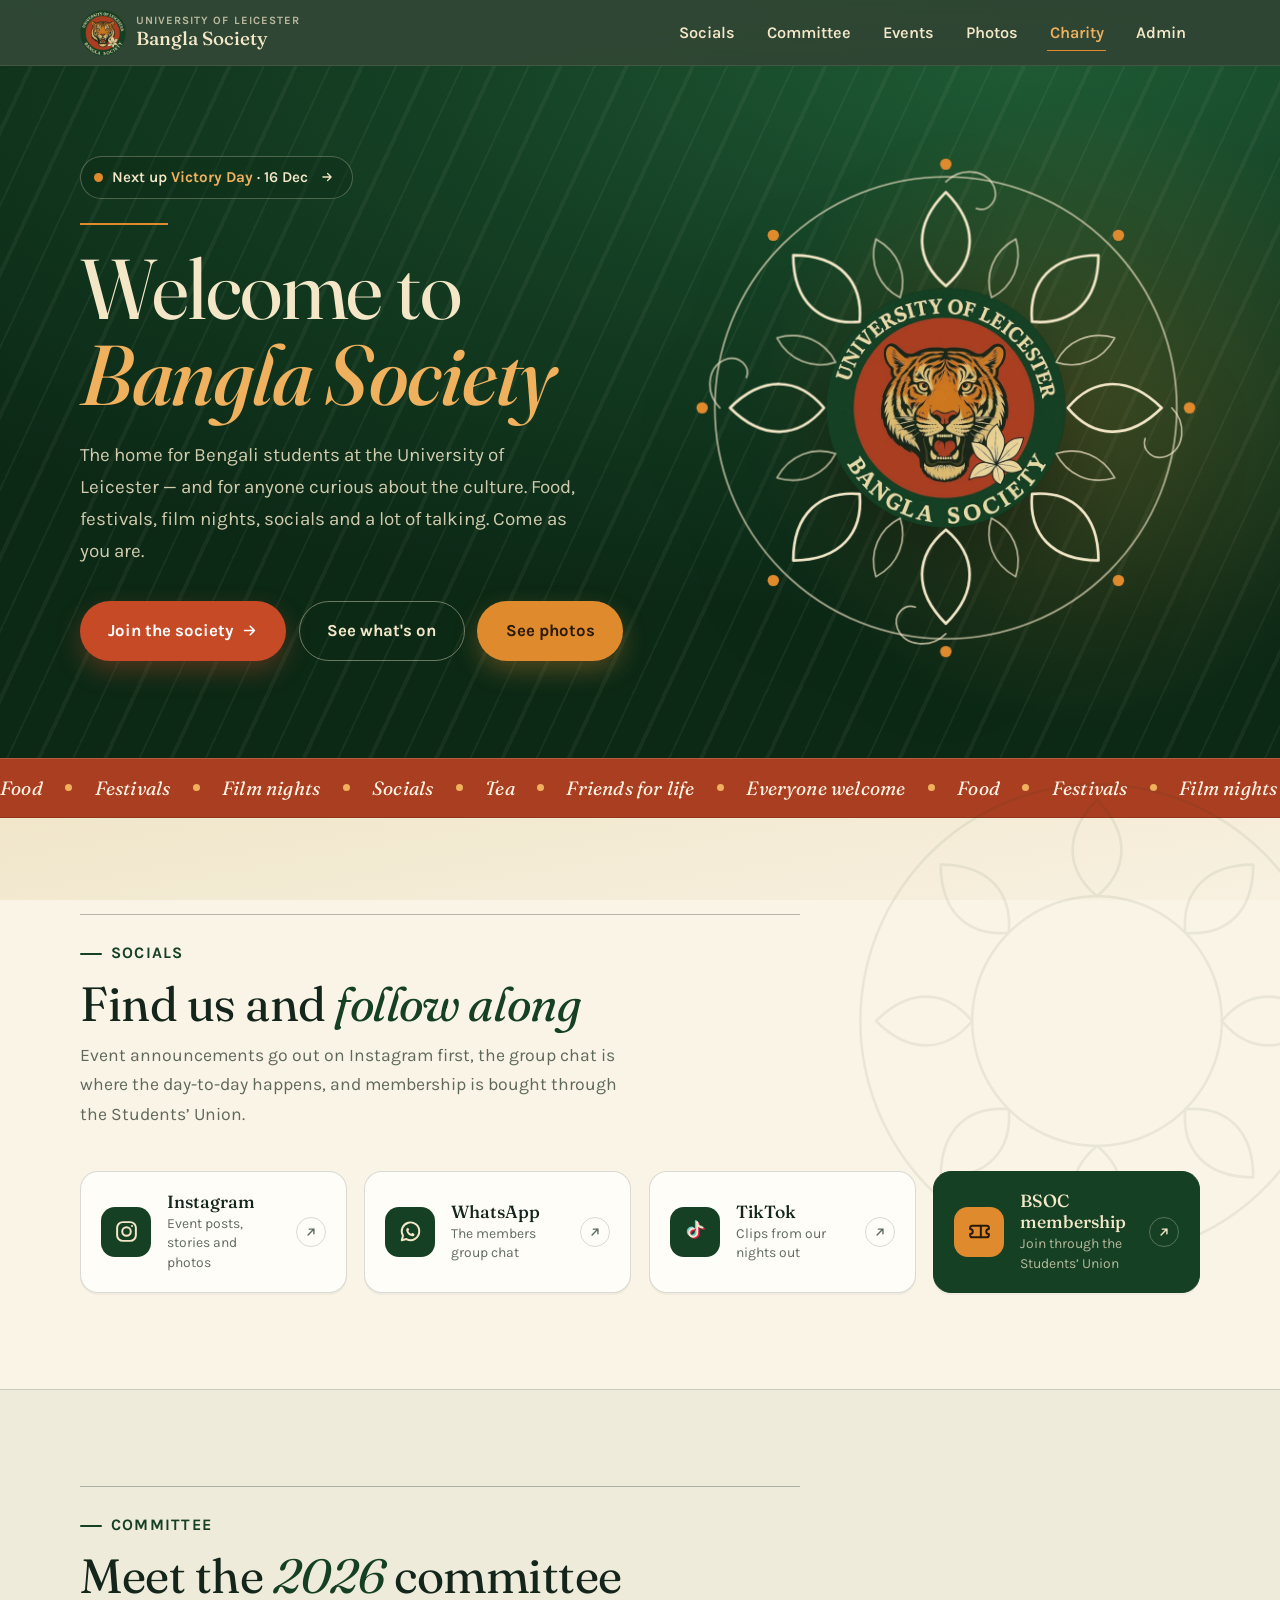
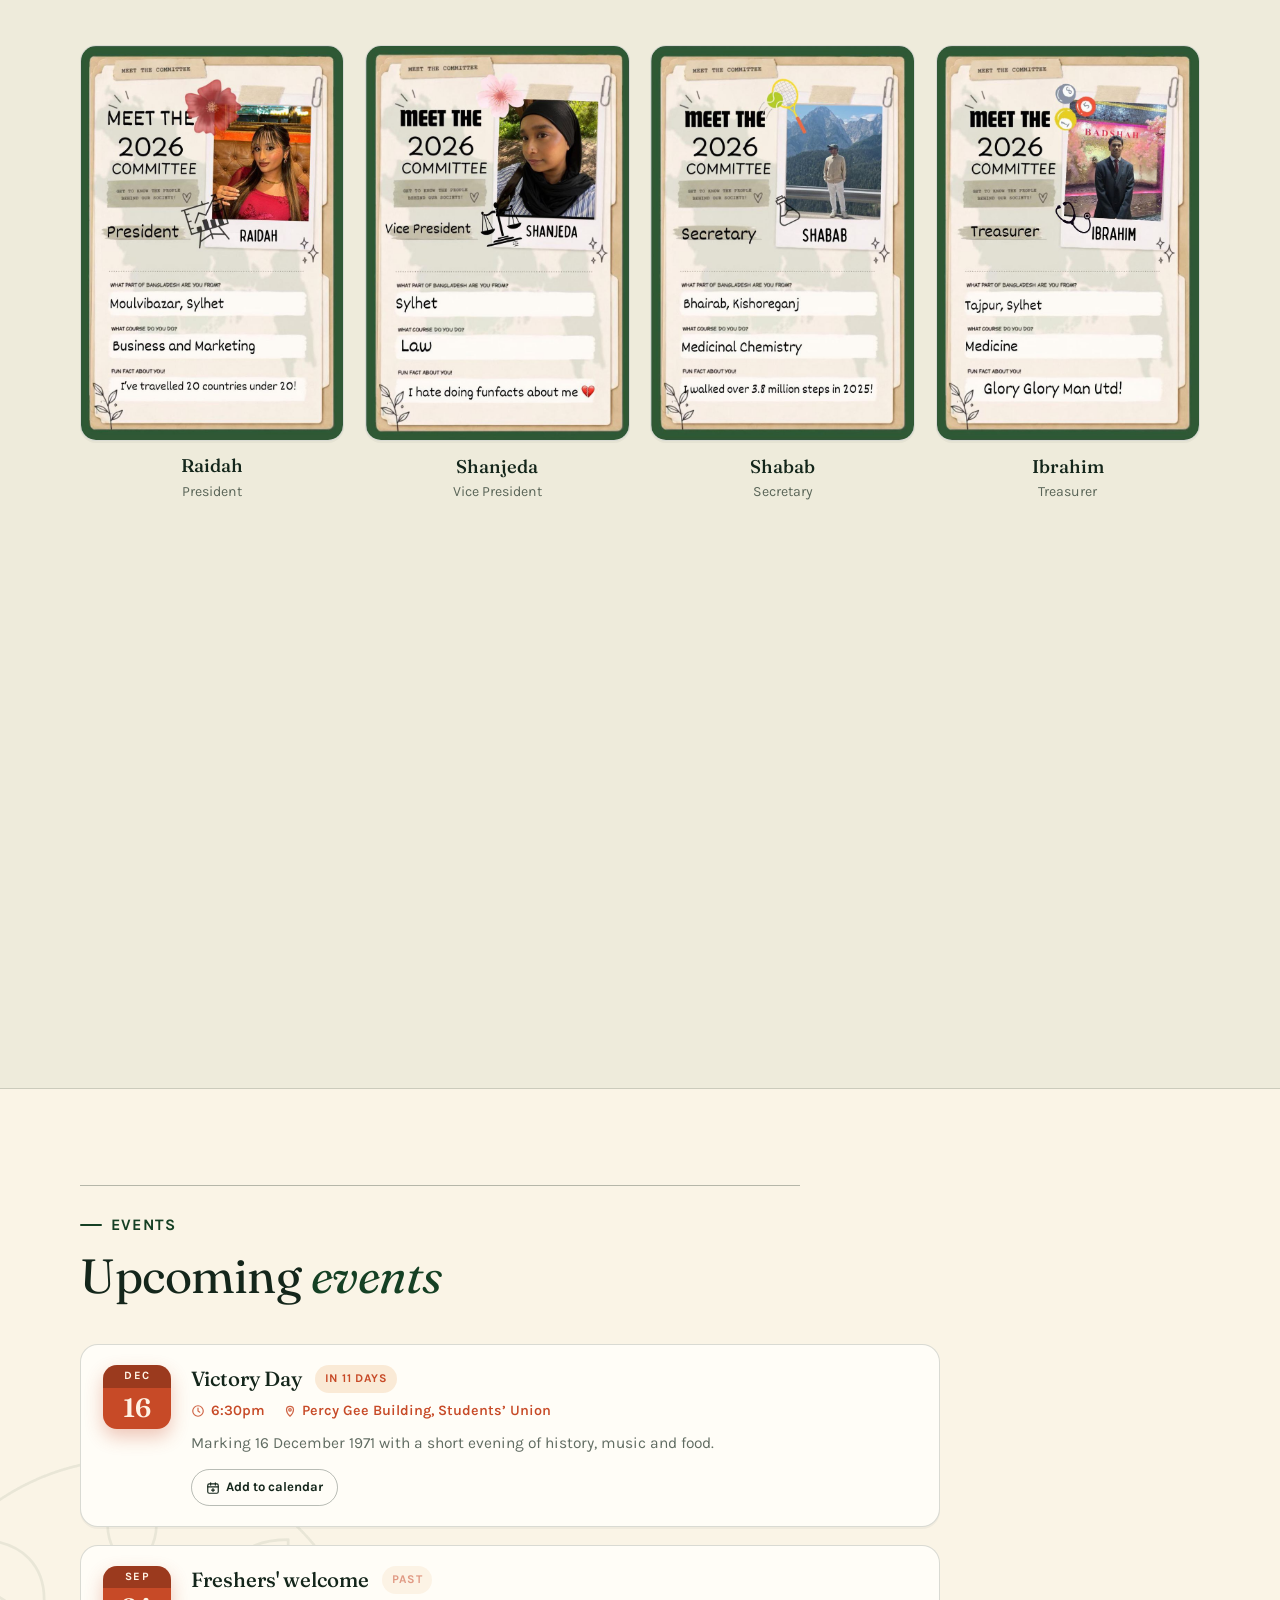
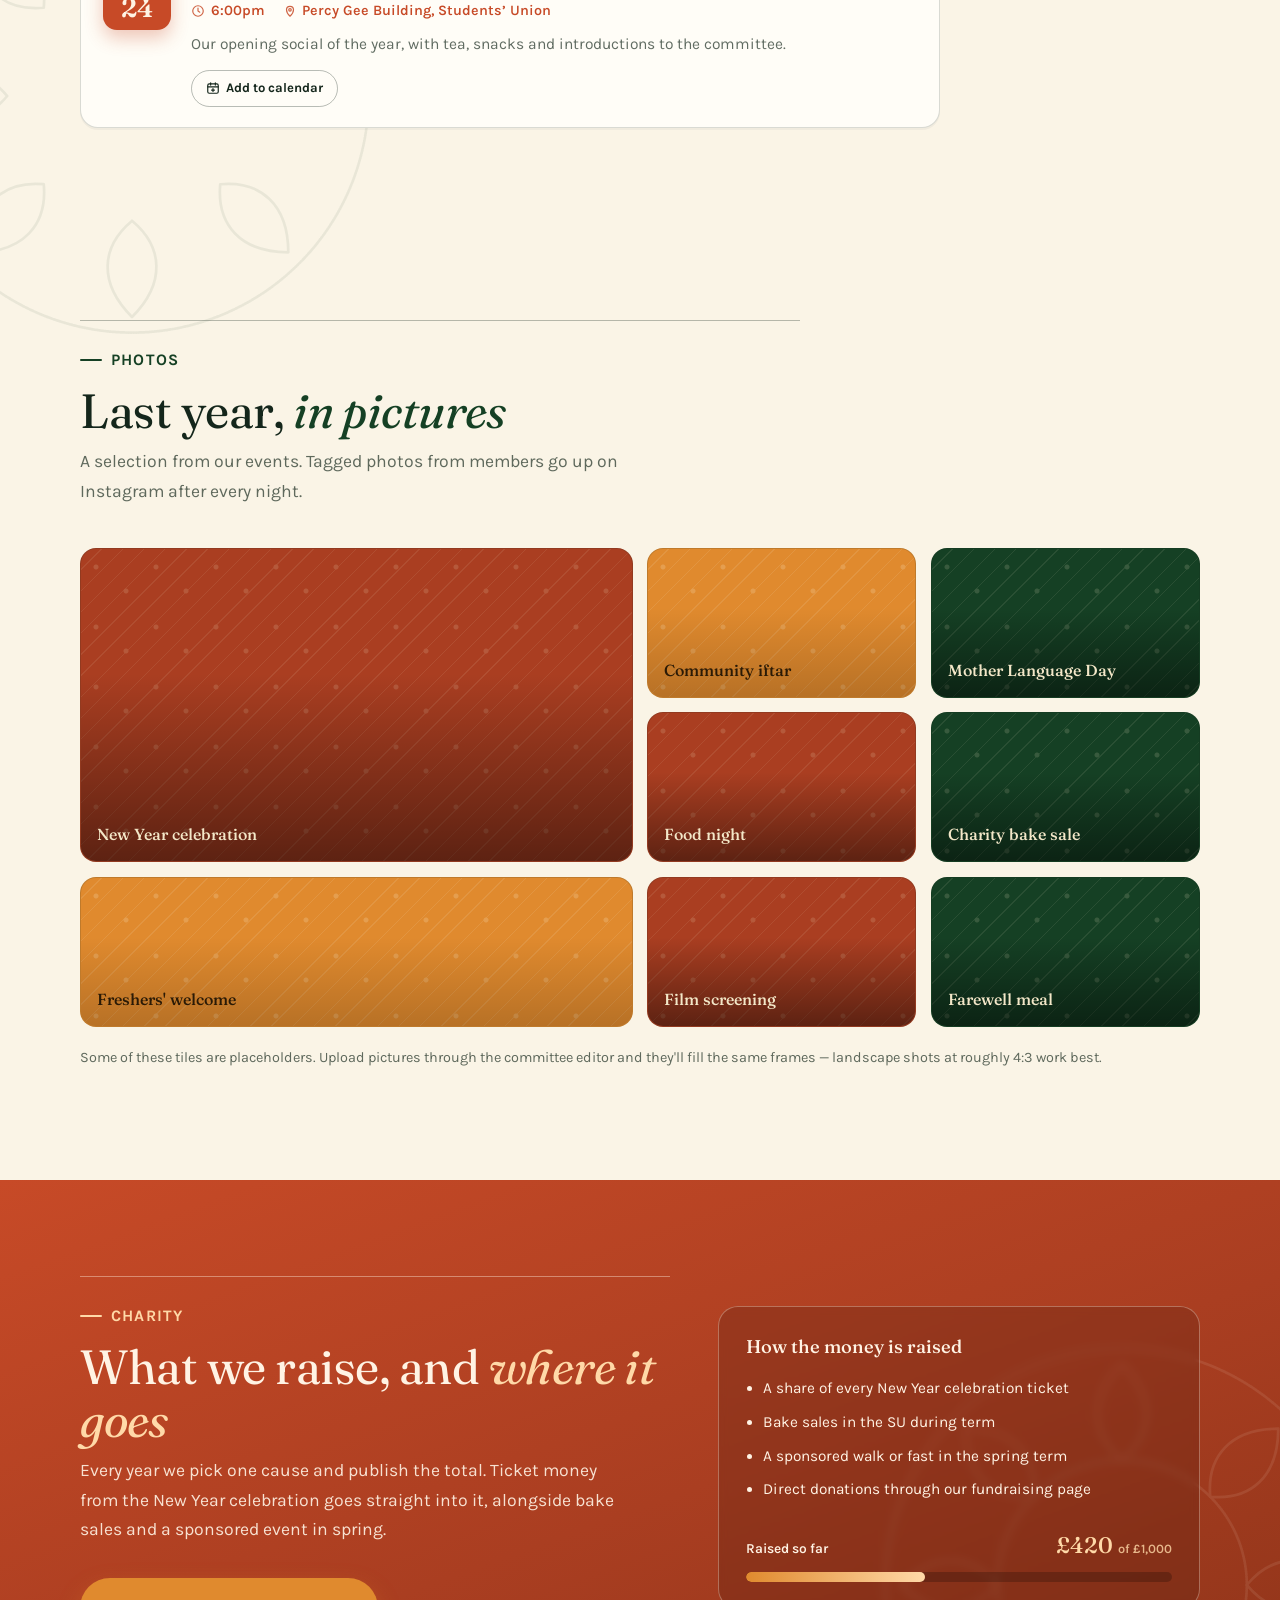
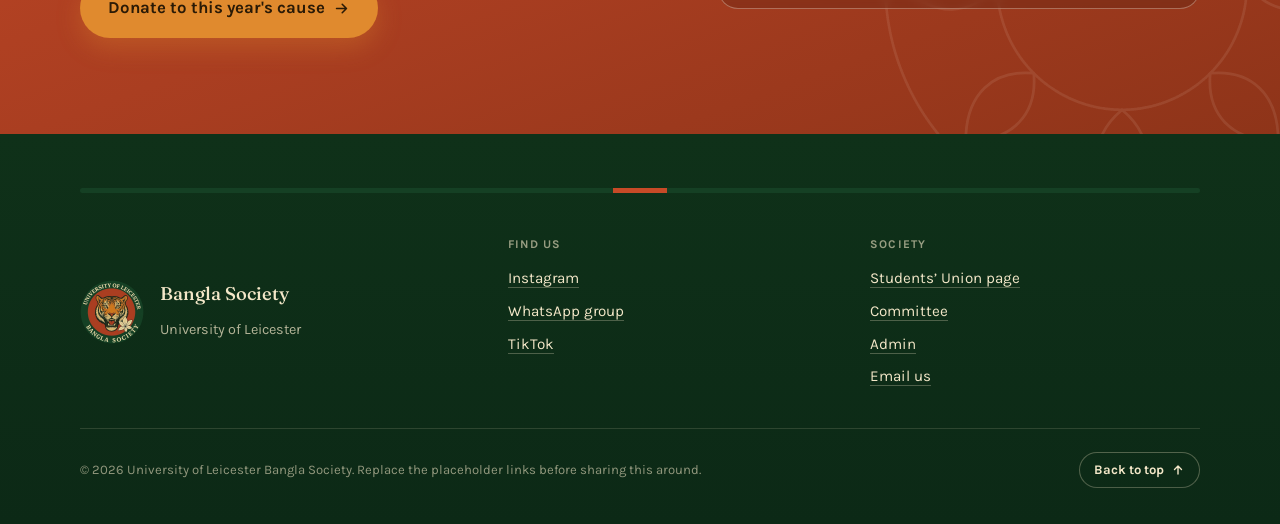
==== commit c3527dec: "Section 1: move events, photos, links, charity and banner into content/ and render them at load - co" ====
--- a/index.html
+++ b/index.html
@@ -355,6 +355,12 @@
 .shot:hover span{transform:translateY(-3px)}
 .shot.wide{grid-column:span 2}
 .shot.tall{grid-row:span 2}
+/* a real photo (from the CMS) sits under the caption gradient, in place of the pattern */
+.shot img{position:absolute;inset:0;z-index:-1;width:100%;height:100%;object-fit:cover;transition:transform .6s var(--ease)}
+.shot:hover img{transform:scale(1.04)}
+.shot.has-img{background:var(--forest);color:var(--cream)}
+.shot.has-img::before{opacity:0}
+.shot.has-img::after{background:linear-gradient(180deg,transparent 40%,rgba(0,0,0,.55) 100%)}
 @media (max-width:760px){.gallery{grid-template-columns:repeat(2,1fr);grid-auto-rows:130px}.shot.tall{grid-row:span 1}}
 .note{margin-top:1.2rem;font-size:.9rem;color:var(--muted)}
 
@@ -459,9 +465,10 @@
 <header class="hero" id="top">
   <div class="wrap hero-grid">
     <div>
-      <a class="nextup" href="#events">
+      <!-- "Next up" pill: title + date filled from the soonest published event by renderNextUp() -->
+      <a class="nextup" href="#events" id="nextup">
         <span class="pulse"></span>
-        Next up <b>Freshers' welcome</b> &middot; 24 Sept
+        <span id="nextupText">Next up <b>Freshers' welcome</b> &middot; 24 Sept</span>
         <svg class="arrow" viewBox="0 0 24 24" width="14" height="14" fill="none" stroke="currentColor" stroke-width="2.2" stroke-linecap="round" stroke-linejoin="round" aria-hidden="true"><path d="M5 12h14M13 6l6 6-6 6"/></svg>
       </a>
       <div class="rule-mark"></div>
@@ -552,22 +559,24 @@
     </div>
 
     <div class="social-btns">
-      <a class="sbtn reveal" style="--i:0" href="https://www.instagram.com/uolbanglasoc?stkn=MWRuNzhvcHBhNzZq" target="_blank" rel="noopener">
+      <!-- Social buttons: the href of each is filled from content/settings/links.json by
+           renderLinks(). data-link names the key. An empty key keeps the "#" placeholder. -->
+      <a class="sbtn reveal" style="--i:0" href="#" data-placeholder data-link="instagram">
         <span class="ic ic-ig"><svg viewBox="0 0 24 24" fill="none" stroke="currentColor" stroke-width="1.9" stroke-linecap="round" stroke-linejoin="round" aria-hidden="true"><rect x="3" y="3" width="18" height="18" rx="5.5"/><circle cx="12" cy="12" r="4.1"/><circle cx="17.3" cy="6.7" r="1.05" fill="currentColor" stroke="none"/></svg></span>
         <span class="lbl"><strong>Instagram</strong><span>Event posts, stories and photos</span></span>
         <span class="go"><svg viewBox="0 0 24 24" fill="none" stroke="currentColor" stroke-width="2.4" stroke-linecap="round" stroke-linejoin="round" aria-hidden="true"><path d="M7 17L17 7M9 7h8v8"/></svg></span>
       </a>
-      <a class="sbtn reveal" style="--i:1" href="#" data-placeholder>
+      <a class="sbtn reveal" style="--i:1" href="#" data-placeholder data-link="whatsapp">
         <span class="ic ic-wa"><svg viewBox="0 0 24 24" fill="none" stroke="currentColor" stroke-width="1.9" stroke-linecap="round" stroke-linejoin="round" aria-hidden="true"><path d="M20.4 11.8a8.4 8.4 0 0 1-12.3 7.45L3.6 20.4l1.2-4.4A8.4 8.4 0 1 1 20.4 11.8Z"/><path d="M9.1 8.3c.25-.05.5.02.66.25l.85 1.32c.15.23.13.53-.05.74l-.5.6c-.14.17-.17.4-.07.6.5 1 1.3 1.8 2.3 2.3.2.1.43.07.6-.07l.6-.5c.21-.18.51-.2.74-.05l1.32.85c.23.16.3.41.25.66-.2.95-1.05 1.6-2.02 1.5-3.1-.33-5.55-2.78-5.88-5.88-.1-.97.55-1.82 1.5-2.02Z" fill="currentColor" stroke="none"/></svg></span>
         <span class="lbl"><strong>WhatsApp</strong><span>The members group chat</span></span>
         <span class="go"><svg viewBox="0 0 24 24" fill="none" stroke="currentColor" stroke-width="2.4" stroke-linecap="round" stroke-linejoin="round" aria-hidden="true"><path d="M7 17L17 7M9 7h8v8"/></svg></span>
       </a>
-      <a class="sbtn reveal" style="--i:2" href="https://www.tiktok.com/@uolbengalisociety?_r=1&_t=ZG-99lLwhxhURd" target="_blank" rel="noopener">
+      <a class="sbtn reveal" style="--i:2" href="#" data-placeholder data-link="tiktok">
         <span class="ic ic-tt"><svg viewBox="0 0 24 24" fill="none" stroke-width="1.9" stroke-linecap="round" stroke-linejoin="round" aria-hidden="true"><defs><g id="tt"><path d="M14.6 3.2v9.9a3.9 3.9 0 1 1-3.2-3.84"/><path d="M14.6 3.2a5.1 5.1 0 0 0 5.1 5.05"/></g></defs><use href="#tt" stroke="#69C9D0" transform="translate(-1.3,-1)"/><use href="#tt" stroke="#EE1D52" transform="translate(1.3,1)"/><use href="#tt" stroke="currentColor"/></svg></span>
         <span class="lbl"><strong>TikTok</strong><span>Clips from our nights out</span></span>
         <span class="go"><svg viewBox="0 0 24 24" fill="none" stroke="currentColor" stroke-width="2.4" stroke-linecap="round" stroke-linejoin="round" aria-hidden="true"><path d="M7 17L17 7M9 7h8v8"/></svg></span>
       </a>
-      <a class="sbtn primary reveal" style="--i:3" href="#" data-placeholder>
+      <a class="sbtn primary reveal" style="--i:3" href="#" data-placeholder data-link="su_membership">
         <span class="ic"><svg viewBox="0 0 24 24" fill="none" stroke="currentColor" stroke-width="1.9" stroke-linecap="round" stroke-linejoin="round" aria-hidden="true"><path d="M3 8.4a2 2 0 0 1 2-2h14a2 2 0 0 1 2 2v1.1a2.5 2.5 0 0 0 0 5v1.1a2 2 0 0 1-2 2H5a2 2 0 0 1-2-2v-1.1a2.5 2.5 0 0 0 0-5Z"/><path d="M13.3 6.4v11.2"/></svg></span>
         <span class="lbl"><strong>BSOC membership</strong><span>Join through the Students&rsquo; Union</span></span>
         <span class="go"><svg viewBox="0 0 24 24" fill="none" stroke="currentColor" stroke-width="2.4" stroke-linecap="round" stroke-linejoin="round" aria-hidden="true"><path d="M7 17L17 7M9 7h8v8"/></svg></span>
@@ -650,37 +659,13 @@
       <h2>Upcoming <em>events</em></h2>
     </div>
 
-    <div class="ev-list">
-      <article class="ev-card reveal" style="--i:0" data-date="2026-09-24">
-        <div class="chip"><span class="m">SEP</span><span class="d">24</span></div>
-        <div>
-          <div class="ev-top"><h3>Freshers' welcome</h3><span class="count" data-count></span></div>
-          <div class="ev-meta">
-            <span><svg viewBox="0 0 24 24" fill="none" stroke="currentColor" stroke-width="2" stroke-linecap="round" aria-hidden="true"><circle cx="12" cy="12" r="9"/><path d="M12 7v5l3 2"/></svg>6:00pm</span>
-            <span><svg viewBox="0 0 24 24" fill="none" stroke="currentColor" stroke-width="2" stroke-linecap="round" stroke-linejoin="round" aria-hidden="true"><path d="M12 21s-6-5.3-6-11a6 6 0 0 1 12 0c0 5.7-6 11-6 11Z"/><circle cx="12" cy="10" r="2.2"/></svg>Percy Gee Building, Students&rsquo; Union</span>
-          </div>
-          <p>Our opening social of the year, with tea, snacks and introductions to the committee.</p>
-          <div class="ev-actions">
-            <a class="mini" target="_blank" rel="noopener" href="https://calendar.google.com/calendar/render?action=TEMPLATE&text=Bangla+Society+%E2%80%93+Freshers%27+welcome&dates=20260924T180000/20260924T200000&location=Percy+Gee+Building,+Students%27+Union,+Leicester&details=Our+opening+social+of+the+year."><svg viewBox="0 0 24 24" fill="none" stroke="currentColor" stroke-width="2" stroke-linecap="round" stroke-linejoin="round" aria-hidden="true"><rect x="3" y="5" width="18" height="16" rx="2.5"/><path d="M3 10h18M8 3v4M16 3v4M12 13v5M9.5 15.5h5"/></svg>Add to calendar</a>
-          </div>
-        </div>
-      </article>
-
-      <article class="ev-card reveal" style="--i:1" data-date="2026-12-16">
-        <div class="chip"><span class="m">DEC</span><span class="d">16</span></div>
-        <div>
-          <div class="ev-top"><h3>Victory Day</h3><span class="count" data-count></span></div>
-          <div class="ev-meta">
-            <span><svg viewBox="0 0 24 24" fill="none" stroke="currentColor" stroke-width="2" stroke-linecap="round" aria-hidden="true"><circle cx="12" cy="12" r="9"/><path d="M12 7v5l3 2"/></svg>6:30pm</span>
-            <span><svg viewBox="0 0 24 24" fill="none" stroke="currentColor" stroke-width="2" stroke-linecap="round" stroke-linejoin="round" aria-hidden="true"><path d="M12 21s-6-5.3-6-11a6 6 0 0 1 12 0c0 5.7-6 11-6 11Z"/><circle cx="12" cy="10" r="2.2"/></svg>Percy Gee Building, Students&rsquo; Union</span>
-          </div>
-          <p>Marking 16 December 1971 with a short evening of history, music and food.</p>
-          <div class="ev-actions">
-            <a class="mini" target="_blank" rel="noopener" href="https://calendar.google.com/calendar/render?action=TEMPLATE&text=Bangla+Society+%E2%80%93+Victory+Day&dates=20261216T183000/20261216T203000&location=Percy+Gee+Building,+Students%27+Union,+Leicester&details=Marking+16+December+1971+with+history,+music+and+food."><svg viewBox="0 0 24 24" fill="none" stroke="currentColor" stroke-width="2" stroke-linecap="round" stroke-linejoin="round" aria-hidden="true"><rect x="3" y="5" width="18" height="16" rx="2.5"/><path d="M3 10h18M8 3v4M16 3v4M12 13v5M9.5 15.5h5"/></svg>Add to calendar</a>
-          </div>
-        </div>
-      </article>
-    </div>
+    <!-- Event cards are rendered here from content/events.json (see renderEvents()
+         at the bottom of the page). The markup each card uses is identical to the
+         hand-written cards this replaced: .ev-card > .chip + body. -->
+    <div class="ev-list" id="evList">
+      <noscript><p class="note">Turn on JavaScript to see our upcoming events.</p></noscript>
+    </div>
+    <p class="note" id="evEmpty" hidden>Nothing scheduled just yet &mdash; follow us on Instagram and we'll post the next one there first.</p>
   </div>
 </section>
 
@@ -693,17 +678,13 @@
       <p>A selection from our events. Tagged photos from members go up on Instagram after every night.</p>
     </div>
 
-    <div class="gallery">
-      <div class="shot wide tall reveal" style="--i:0"><span>New Year celebration</span></div>
-      <div class="shot reveal" style="--i:1"><span>Community iftar</span></div>
-      <div class="shot reveal" style="--i:2"><span>Mother Language Day</span></div>
-      <div class="shot reveal" style="--i:3"><span>Food night</span></div>
-      <div class="shot reveal" style="--i:4"><span>Charity bake sale</span></div>
-      <div class="shot wide reveal" style="--i:5"><span>Freshers' welcome</span></div>
-      <div class="shot reveal" style="--i:6"><span>Film screening</span></div>
-      <div class="shot reveal" style="--i:7"><span>Farewell meal</span></div>
-    </div>
-    <p class="note">These tiles are placeholders. Drop your images in and they'll fill the same frames &mdash; landscape shots at roughly 4:3 work best.</p>
+    <!-- Gallery tiles are rendered here from content/photos.json (see renderPhotos()).
+         A tile with an `image` shows the picture; one without keeps the patterned
+         placeholder look. `size` maps to the existing .wide / .tall classes. -->
+    <div class="gallery" id="gallery">
+      <noscript><p class="note">Turn on JavaScript to see our photos.</p></noscript>
+    </div>
+    <p class="note" id="galleryNote" hidden>Some of these tiles are placeholders. Upload pictures through the committee editor and they'll fill the same frames &mdash; landscape shots at roughly 4:3 work best.</p>
   </div>
 </section>
 
@@ -718,7 +699,8 @@
       <h2>What we raise, and <em>where it goes</em></h2>
       <p>Every year we pick one cause and publish the total. Ticket money from the New Year celebration goes straight into it, alongside bake sales and a sponsored event in spring.</p>
       <div class="hero-actions">
-        <a class="btn btn-gold" href="#" data-placeholder>Donate to this year's cause <svg viewBox="0 0 24 24" fill="none" stroke="currentColor" stroke-width="2.2" stroke-linecap="round" stroke-linejoin="round" aria-hidden="true"><path d="M5 12h14M13 6l6 6-6 6"/></svg></a>
+        <!-- href + label filled from content/settings/charity.json by renderCharity() -->
+        <a class="btn btn-gold" href="#" data-placeholder id="donateBtn"><span id="donateLabel">Donate to this year's cause</span> <svg viewBox="0 0 24 24" fill="none" stroke="currentColor" stroke-width="2.2" stroke-linecap="round" stroke-linejoin="round" aria-hidden="true"><path d="M5 12h14M13 6l6 6-6 6"/></svg></a>
       </div>
     </div>
 
@@ -730,9 +712,10 @@
         <li>A sponsored walk or fast in the spring term</li>
         <li>Direct donations through our fundraising page</li>
       </ul>
-      <div class="goal">
-        <div class="nums"><span>Raised so far</span><b>&pound;420 <small style="font:600 .8rem var(--text);opacity:.8">of &pound;1,000</small></b></div>
-        <div class="bar"><div class="fill" style="--pct:42%"></div></div>
+      <!-- Numbers filled from content/settings/charity.json by renderCharity() -->
+      <div class="goal" id="goal">
+        <div class="nums"><span id="goalLabel">Raised so far</span><b><span id="goalRaised">&pound;420</span> <small style="font:600 .8rem var(--text);opacity:.8">of <span id="goalTarget">&pound;1,000</span></small></b></div>
+        <div class="bar"><div class="fill" id="goalFill" style="--pct:42%"></div></div>
       </div>
     </div>
   </div>
@@ -752,15 +735,16 @@
       <div>
         <h4>Find us</h4>
         <ul>
-          <li><a href="https://www.instagram.com/uolbanglasoc?stkn=MWRuNzhvcHBhNzZq" target="_blank" rel="noopener">Instagram</a></li>
-          <li><a href="#" data-placeholder>WhatsApp group</a></li>
-          <li><a href="https://www.tiktok.com/@uolbengalisociety?_r=1&_t=ZG-99lLwhxhURd" target="_blank" rel="noopener">TikTok</a></li>
+          <!-- filled from content/settings/links.json by renderLinks() -->
+          <li><a href="#" data-placeholder data-link="instagram">Instagram</a></li>
+          <li><a href="#" data-placeholder data-link="whatsapp">WhatsApp group</a></li>
+          <li><a href="#" data-placeholder data-link="tiktok">TikTok</a></li>
         </ul>
       </div>
       <div>
         <h4>Society</h4>
         <ul>
-          <li><a href="#" data-placeholder>Students&rsquo; Union page</a></li>
+          <li><a href="#" data-placeholder data-link="su_membership">Students&rsquo; Union page</a></li>
           <li><a href="#committee">Committee</a></li>
           <li><a href="admin.html">Admin</a></li>
           <li><a href="mailto:hello@example.ac.uk">Email us</a></li>
@@ -811,47 +795,292 @@
   }
 })();
 
+// A tiny shared namespace so the content loader (further down) can re-run the
+// scroll-reveal, countdown and lightbox helpers on cards it renders later.
+var BSOC = {};
+
 // ---- reveal on scroll + matra rules + charity bar ----
 (function () {
-  var items = document.querySelectorAll('.reveal, .matra, .goal .fill');
   var reduce = window.matchMedia('(prefers-reduced-motion: reduce)').matches;
   function show(el) {
     if (el.classList.contains('reveal')) el.classList.add('in');
     if (el.classList.contains('matra')) el.classList.add('drawn');
     if (el.classList.contains('fill')) el.classList.add('go');
   }
-  if (!('IntersectionObserver' in window) || reduce) { items.forEach(show); return; }
-  var io = new IntersectionObserver(function (entries) {
+  var io = ('IntersectionObserver' in window && !reduce) ? new IntersectionObserver(function (entries) {
     entries.forEach(function (e) { if (e.isIntersecting) { show(e.target); io.unobserve(e.target); } });
-  }, { threshold: 0.15 });
-  items.forEach(function (el) { io.observe(el); });
+  }, { threshold: 0.15 }) : null;
+
+  // BSOC.watch(root): start watching every animatable element inside `root`.
+  // Called once for the whole page now, and again for each freshly rendered section.
+  BSOC.watch = function (root) {
+    var items = (root || document).querySelectorAll('.reveal:not(.in), .matra:not(.drawn), .goal .fill:not(.go)');
+    if (!io) { items.forEach(show); return; }
+    items.forEach(function (el) { io.observe(el); });
+  };
+  BSOC.watch(document);
 })();
 
 // ---- event countdown chips ----
 (function () {
-  var today = new Date(); today.setHours(0, 0, 0, 0);
-  document.querySelectorAll('.ev-card[data-date]').forEach(function (card) {
-    var d = new Date(card.getAttribute('data-date') + 'T00:00:00');
-    var days = Math.round((d - today) / 86400000);
-    var el = card.querySelector('[data-count]'); if (!el) return;
-    if (days === 0) { el.textContent = 'Today'; el.classList.add('soon'); }
-    else if (days === 1) { el.textContent = 'Tomorrow'; el.classList.add('soon'); }
-    else if (days > 1) { el.textContent = 'In ' + days + ' days'; if (days <= 7) el.classList.add('soon'); }
-    else { el.textContent = 'Past'; el.style.opacity = '.55'; }
-  });
+  // BSOC.countdowns(root): fill every [data-count] badge inside `root` based on
+  // the card's data-date. "Today", "Tomorrow", "In N days" (gold when ≤ 7) or "Past".
+  BSOC.countdowns = function (root) {
+    var today = new Date(); today.setHours(0, 0, 0, 0);
+    (root || document).querySelectorAll('.ev-card[data-date]').forEach(function (card) {
+      var d = new Date(card.getAttribute('data-date') + 'T00:00:00');
+      var days = Math.round((d - today) / 86400000);
+      var el = card.querySelector('[data-count]'); if (!el) return;
+      if (isNaN(days)) { el.textContent = 'Date TBC'; }
+      else if (days === 0) { el.textContent = 'Today'; el.classList.add('soon'); }
+      else if (days === 1) { el.textContent = 'Tomorrow'; el.classList.add('soon'); }
+      else if (days > 1) { el.textContent = 'In ' + days + ' days'; if (days <= 7) el.classList.add('soon'); }
+      else { el.textContent = 'Past'; el.style.opacity = '.55'; }
+    });
+  };
+  BSOC.countdowns(document);
 })();
 
-// ---- committee lightbox ----
+// ---- committee lightbox (also used by gallery photos) ----
 (function () {
   var lb = document.getElementById('lightbox'), lbImg = lb.querySelector('img'), last = null;
   function open(src, alt, t) { lbImg.src = src; lbImg.alt = alt; lb.classList.add('open'); document.body.style.overflow = 'hidden'; last = t; lb.querySelector('.lb-close').focus(); }
   function close() { lb.classList.remove('open'); lbImg.src = ''; document.body.style.overflow = ''; if (last) { last.focus(); last = null; } }
+  BSOC.lightbox = open;
   document.querySelectorAll('.card-btn').forEach(function (b) {
     b.addEventListener('click', function () { var im = b.querySelector('img'); open(im.src, im.alt, b); });
   });
   lb.addEventListener('click', function (e) { if (e.target !== lbImg) close(); });
   document.addEventListener('keydown', function (e) { if (e.key === 'Escape' && lb.classList.contains('open')) close(); });
 })();
+
+// =============================================================================
+//  CONTENT LOADER
+//  Everything the committee edits in the CMS lives in /content as JSON:
+//     content/events.json            (built from content/events/*.md)
+//     content/photos.json            (built from content/photos/*.md)
+//     content/settings/links.json
+//     content/settings/charity.json
+//     content/settings/banner.json
+//  This block fetches those files once on page load and fills the page.
+//  Nothing here changes the design — it only swaps values into markup that
+//  already existed, using the same classes as before.
+// =============================================================================
+(function () {
+
+  // ---- helpers -------------------------------------------------------------
+
+  // getJSON(url): fetch a JSON file relative to the page. Rejects on a non-200 so
+  // one broken file doesn't silently render as "undefined" everywhere.
+  // `cache: 'no-cache'` makes the browser revalidate with the server, so a
+  // committee edit shows up on the next reload rather than hours later.
+  function getJSON(url) {
+    return fetch(url, { cache: 'no-cache' }).then(function (r) {
+      if (!r.ok) throw new Error(url + ' → ' + r.status);
+      return r.json();
+    });
+  }
+
+  // esc(s): make a string safe to drop into innerHTML. Everything from the CMS
+  // is treated as text, never as markup.
+  function esc(s) {
+    return String(s == null ? '' : s).replace(/[&<>"']/g, function (c) {
+      return { '&': '&amp;', '<': '&lt;', '>': '&gt;', '"': '&quot;', "'": '&#39;' }[c];
+    });
+  }
+
+  // html(str): turn a string of HTML into a real element (we build cards as
+  // template strings, then convert once).
+  function html(str) {
+    var t = document.createElement('template'); t.innerHTML = str.trim(); return t.content.firstElementChild;
+  }
+
+  // isoDate(str): parse "YYYY-MM-DD" as a *local* date (adding T00:00:00 stops
+  // browsers treating it as UTC and showing the day before in the UK).
+  function isoDate(str) { var d = new Date(str + 'T00:00:00'); return isNaN(d) ? null : d; }
+
+  // parseTime("6:30pm") → {h:18, m:30}. Accepts "18:30", "6pm", "6.30 pm".
+  // Returns null if it can't make sense of it (we then make an all-day calendar entry).
+  function parseTime(str) {
+    var m = /^\s*(\d{1,2})(?:[:.](\d{2}))?\s*(am|pm)?\s*$/i.exec(str || '');
+    if (!m) return null;
+    var h = +m[1], min = +(m[2] || 0), ap = (m[3] || '').toLowerCase();
+    if (ap === 'pm' && h < 12) h += 12;
+    if (ap === 'am' && h === 12) h = 0;
+    return (h > 23 || min > 59) ? null : { h: h, m: min };
+  }
+
+  // pad2(n): 5 → "05" for calendar timestamps.
+  function pad2(n) { return (n < 10 ? '0' : '') + n; }
+
+  // calendarUrl(ev): build a Google Calendar "add event" link. With a parseable
+  // time it's a 2-hour slot; otherwise an all-day entry. Same shape as the
+  // hand-written links this replaced.
+  function calendarUrl(ev) {
+    var d = isoDate(ev.date); if (!d) return '';
+    var ymd = d.getFullYear() + pad2(d.getMonth() + 1) + pad2(d.getDate());
+    var t = parseTime(ev.time), dates;
+    if (t) {
+      var end = new Date(d); end.setHours(t.h + 2, t.m);
+      dates = ymd + 'T' + pad2(t.h) + pad2(t.m) + '00/' +
+              end.getFullYear() + pad2(end.getMonth() + 1) + pad2(end.getDate()) + 'T' + pad2(end.getHours()) + pad2(end.getMinutes()) + '00';
+    } else {
+      var next = new Date(d); next.setDate(next.getDate() + 1);
+      dates = ymd + '/' + next.getFullYear() + pad2(next.getMonth() + 1) + pad2(next.getDate());
+    }
+    return 'https://calendar.google.com/calendar/render?action=TEMPLATE' +
+      '&text=' + encodeURIComponent('Bangla Society – ' + ev.title) +
+      '&dates=' + dates +
+      '&location=' + encodeURIComponent((ev.venue ? ev.venue + ', ' : '') + 'Leicester') +
+      '&details=' + encodeURIComponent(ev.description || '');
+  }
+
+  // money(n): 420 → "£420", 1000 → "£1,000".
+  function money(n) { return '£' + Math.round(+n || 0).toLocaleString('en-GB'); }
+
+  // ---- links ---------------------------------------------------------------
+
+  // renderLinks(links): for every element with data-link="key", set its href from
+  // links.json. Empty keys stay as "#" with the data-placeholder attribute, exactly
+  // like the hand-written placeholders, so the buttons still look the same.
+  function renderLinks(links) {
+    document.querySelectorAll('[data-link]').forEach(function (a) {
+      var url = (links[a.getAttribute('data-link')] || '').trim();
+      if (!url) return;                                 // leave the placeholder alone
+      a.href = url;
+      a.removeAttribute('data-placeholder');
+      if (!/^#/.test(url)) { a.target = '_blank'; a.rel = 'noopener'; }   // external → new tab
+    });
+  }
+
+  // ---- events --------------------------------------------------------------
+
+  var MONTHS = ['JAN', 'FEB', 'MAR', 'APR', 'MAY', 'JUN', 'JUL', 'AUG', 'SEP', 'OCT', 'NOV', 'DEC'];
+  var ICON_CLOCK = '<svg viewBox="0 0 24 24" fill="none" stroke="currentColor" stroke-width="2" stroke-linecap="round" aria-hidden="true"><circle cx="12" cy="12" r="9"/><path d="M12 7v5l3 2"/></svg>';
+  var ICON_PIN = '<svg viewBox="0 0 24 24" fill="none" stroke="currentColor" stroke-width="2" stroke-linecap="round" stroke-linejoin="round" aria-hidden="true"><path d="M12 21s-6-5.3-6-11a6 6 0 0 1 12 0c0 5.7-6 11-6 11Z"/><circle cx="12" cy="10" r="2.2"/></svg>';
+  var ICON_CAL = '<svg viewBox="0 0 24 24" fill="none" stroke="currentColor" stroke-width="2" stroke-linecap="round" stroke-linejoin="round" aria-hidden="true"><rect x="3" y="5" width="18" height="16" rx="2.5"/><path d="M3 10h18M8 3v4M16 3v4M12 13v5M9.5 15.5h5"/></svg>';
+
+  // eventCard(ev, i): one .ev-card, byte-for-byte the same structure as before.
+  // `i` feeds the --i custom property that staggers the scroll-reveal.
+  function eventCard(ev, i) {
+    var d = isoDate(ev.date);
+    var chip = d
+      ? '<span class="m">' + MONTHS[d.getMonth()] + '</span><span class="d">' + d.getDate() + '</span>'
+      : '<span class="m">DATE</span><span class="d tbc">TBC</span>';
+    var cal = calendarUrl(ev);
+    return html(
+      '<article class="ev-card reveal" style="--i:' + i + '" data-date="' + esc(ev.date) + '">' +
+        '<div class="chip">' + chip + '</div>' +
+        '<div>' +
+          '<div class="ev-top"><h3>' + esc(ev.title) + '</h3><span class="count" data-count></span></div>' +
+          '<div class="ev-meta">' +
+            (ev.time ? '<span>' + ICON_CLOCK + esc(ev.time) + '</span>' : '') +
+            (ev.venue ? '<span>' + ICON_PIN + esc(ev.venue) + '</span>' : '') +
+          '</div>' +
+          (ev.description ? '<p>' + esc(ev.description) + '</p>' : '') +
+          (cal ? '<div class="ev-actions"><a class="mini" target="_blank" rel="noopener" href="' + esc(cal) + '">' + ICON_CAL + 'Add to calendar</a></div>' : '') +
+        '</div>' +
+      '</article>');
+  }
+
+  // renderEvents(events): show published events. Upcoming ones first (soonest at
+  // the top), then anything already past, so the list never looks empty the day
+  // after an event. Cards use the same reveal + countdown behaviour as before.
+  function renderEvents(events) {
+    var list = document.getElementById('evList');
+    var today = new Date(); today.setHours(0, 0, 0, 0);
+    var visible = events.filter(function (e) { return e.published !== false; });
+    var upcoming = visible.filter(function (e) { var d = isoDate(e.date); return !d || d >= today; });
+    var past = visible.filter(function (e) { var d = isoDate(e.date); return d && d < today; }).reverse();
+    var ordered = upcoming.concat(past);
+
+    list.querySelectorAll('.ev-card').forEach(function (n) { n.remove(); });
+    ordered.forEach(function (ev, i) { list.appendChild(eventCard(ev, i)); });
+    document.getElementById('evEmpty').hidden = ordered.length > 0;
+
+    BSOC.countdowns(list);   // fill the "In N days" badges
+    BSOC.watch(list);        // hook the new cards into the scroll reveal
+    return upcoming[0] || null;   // handed to renderNextUp()
+  }
+
+  // renderNextUp(ev): the hero pill. Shows the soonest upcoming event, or hides
+  // the pill entirely if there isn't one.
+  function renderNextUp(ev) {
+    var pill = document.getElementById('nextup'), txt = document.getElementById('nextupText');
+    if (!ev) { pill.hidden = true; return; }
+    var d = isoDate(ev.date);
+    var when = d ? d.toLocaleDateString('en-GB', { day: 'numeric', month: 'short' }) : 'date TBC';
+    txt.innerHTML = 'Next up <b>' + esc(ev.title) + '</b> &middot; ' + esc(when);
+  }
+
+  // ---- photos --------------------------------------------------------------
+
+  // photoTile(p, i): one .shot tile. `size` ("wide", "tall", "wide tall") becomes
+  // the same layout classes as before. If the entry has an image we drop an <img>
+  // inside; if not, the patterned placeholder background shows through.
+  function photoTile(p, i) {
+    var size = String(p.size || '').replace(/[^a-z ]/g, '').replace(/bnormalb/g, '');
+    var cls = 'shot ' + size + ' reveal' + (p.image ? ' has-img' : '');
+    var img = p.image ? '<img src="' + esc(p.image) + '" alt="" loading="lazy">' : '';
+    var el = html('<div class="' + cls.replace(/\s+/g, ' ') + '" style="--i:' + i + '"' + (p.image ? ' role="button" tabindex="0"' : '') + '>' + img + '<span>' + esc(p.caption) + '</span></div>');
+    if (p.image) {
+      // Real photos open in the existing lightbox (same one the committee cards use).
+      var openIt = function () { BSOC.lightbox(p.image, p.caption, el); };
+      el.addEventListener('click', openIt);
+      el.addEventListener('keydown', function (e) { if (e.key === 'Enter' || e.key === ' ') { e.preventDefault(); openIt(); } });
+    }
+    return el;
+  }
+
+  // renderPhotos(photos): fill the gallery. The "placeholders" note only shows
+  // while at least one tile still has no image.
+  function renderPhotos(photos) {
+    var g = document.getElementById('gallery');
+    g.querySelectorAll('.shot').forEach(function (n) { n.remove(); });
+    photos.forEach(function (p, i) { g.appendChild(photoTile(p, i)); });
+    document.getElementById('galleryNote').hidden = !photos.some(function (p) { return !p.image; });
+    BSOC.watch(g);
+  }
+
+  // ---- charity -------------------------------------------------------------
+
+  // renderCharity(c): numbers, percentage bar, cause name and donate link.
+  // The bar uses the existing --pct custom property, and the same .go class the
+  // scroll observer adds when it comes into view — so it still animates in.
+  function renderCharity(c) {
+    var raised = +c.raised || 0, target = +c.target || 0;
+    var pct = target > 0 ? Math.max(0, Math.min(100, Math.round(raised / target * 100))) : 0;
+    document.getElementById('goalRaised').textContent = money(raised);
+    document.getElementById('goalTarget').textContent = money(target);
+    document.getElementById('goalFill').style.setProperty('--pct', pct + '%');
+    var cause = (c.cause || '').trim();
+    if (cause) {
+      document.getElementById('goalLabel').textContent = 'Raised so far for ' + cause;
+      document.getElementById('donateLabel').textContent = 'Donate to ' + cause;
+    }
+    var btn = document.getElementById('donateBtn');
+    var url = (c.donate_url || '').trim();
+    if (url) { btn.href = url; btn.target = '_blank'; btn.rel = 'noopener'; btn.removeAttribute('data-placeholder'); }
+  }
+
+  // ---- go ------------------------------------------------------------------
+  // Fetch everything in parallel, then render. Each section is rendered inside
+  // its own try/catch so a typo in one file can't blank the whole page.
+  Promise.all([
+    getJSON('content/events.json').catch(function () { return []; }),
+    getJSON('content/photos.json').catch(function () { return []; }),
+    getJSON('content/settings/links.json').catch(function () { return {}; }),
+    getJSON('content/settings/charity.json').catch(function () { return {}; }),
+    getJSON('content/settings/banner.json').catch(function () { return { enabled: false }; })
+  ]).then(function (res) {
+    var events = res[0], photos = res[1], links = res[2], charity = res[3], banner = res[4];
+    try { renderLinks(links); } catch (e) { console.error('links', e); }
+    try { renderNextUp(renderEvents(events)); } catch (e) { console.error('events', e); }
+    try { renderPhotos(photos); } catch (e) { console.error('photos', e); }
+    try { renderCharity(charity); } catch (e) { console.error('charity', e); }
+    if (BSOC.renderBanner) { try { BSOC.renderBanner(banner); } catch (e) { console.error('banner', e); } }
+  });
+})();
 </script>
 </body>
 </html>
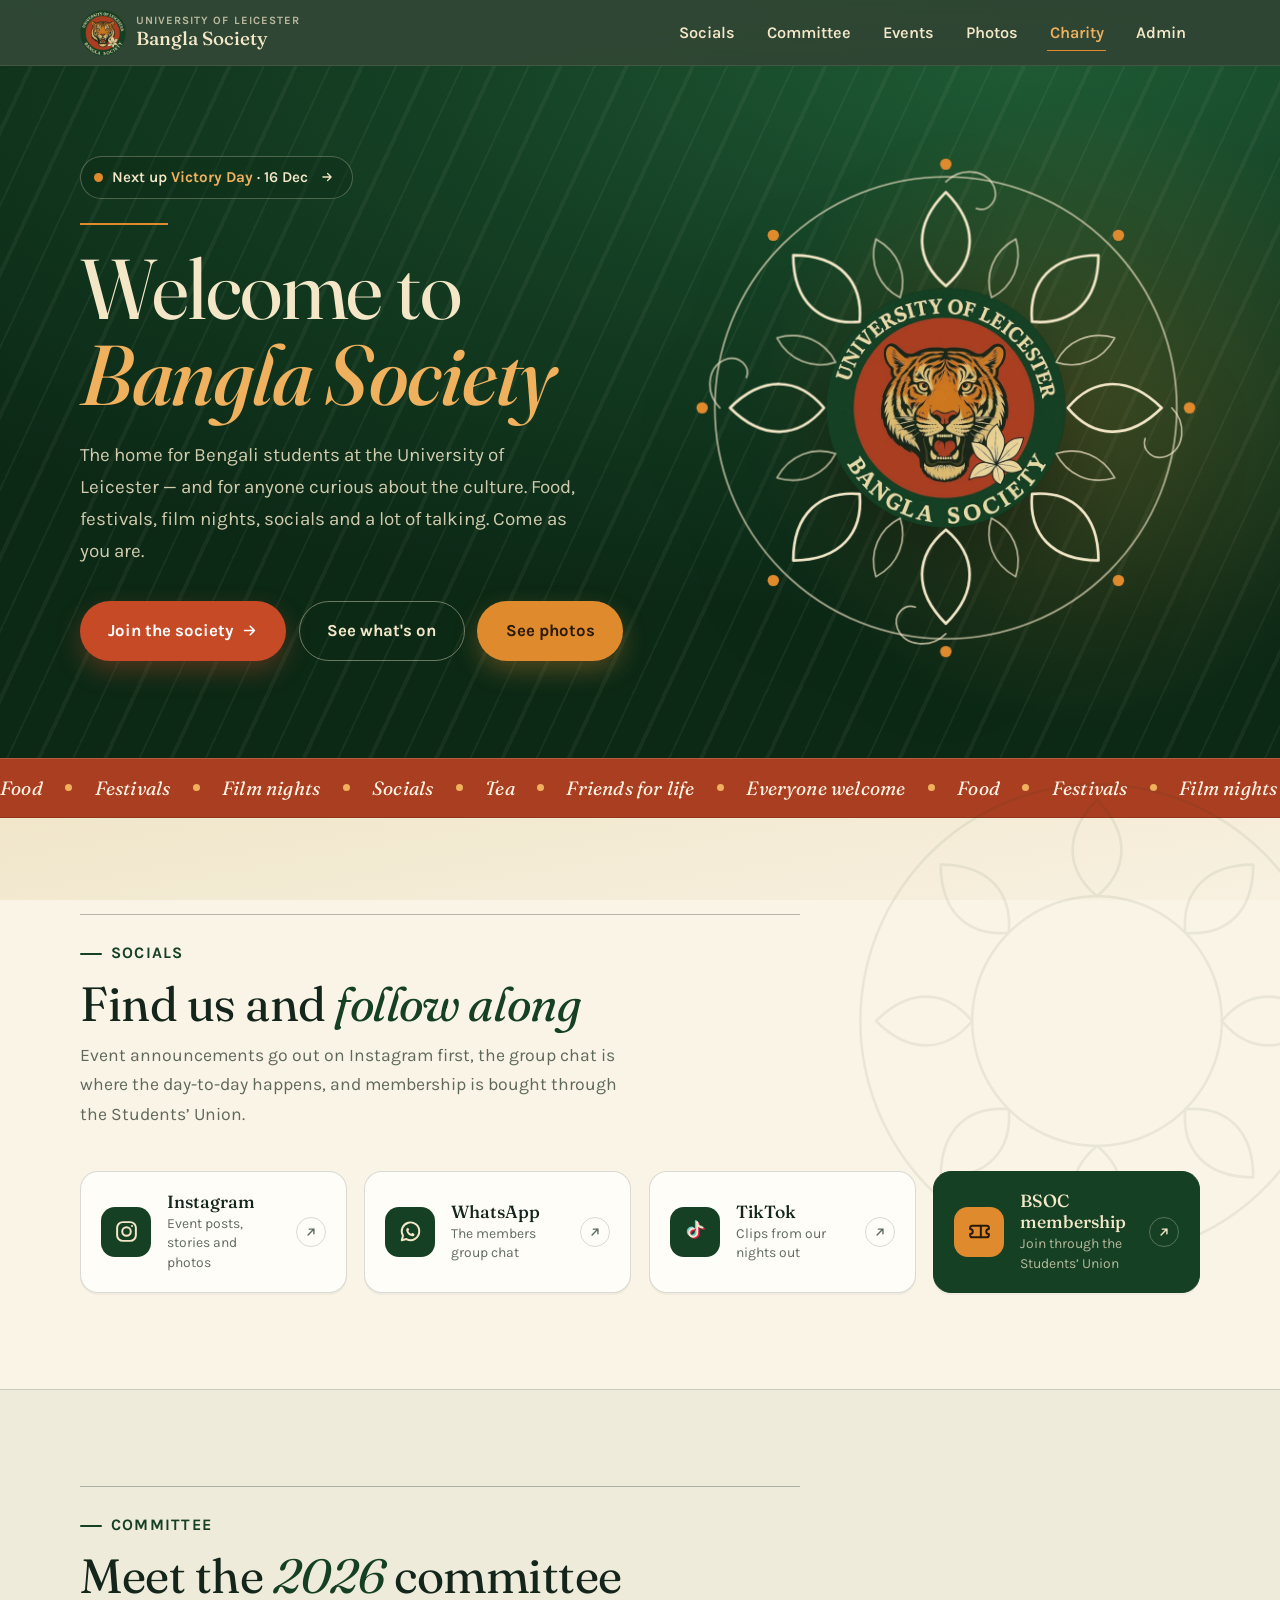
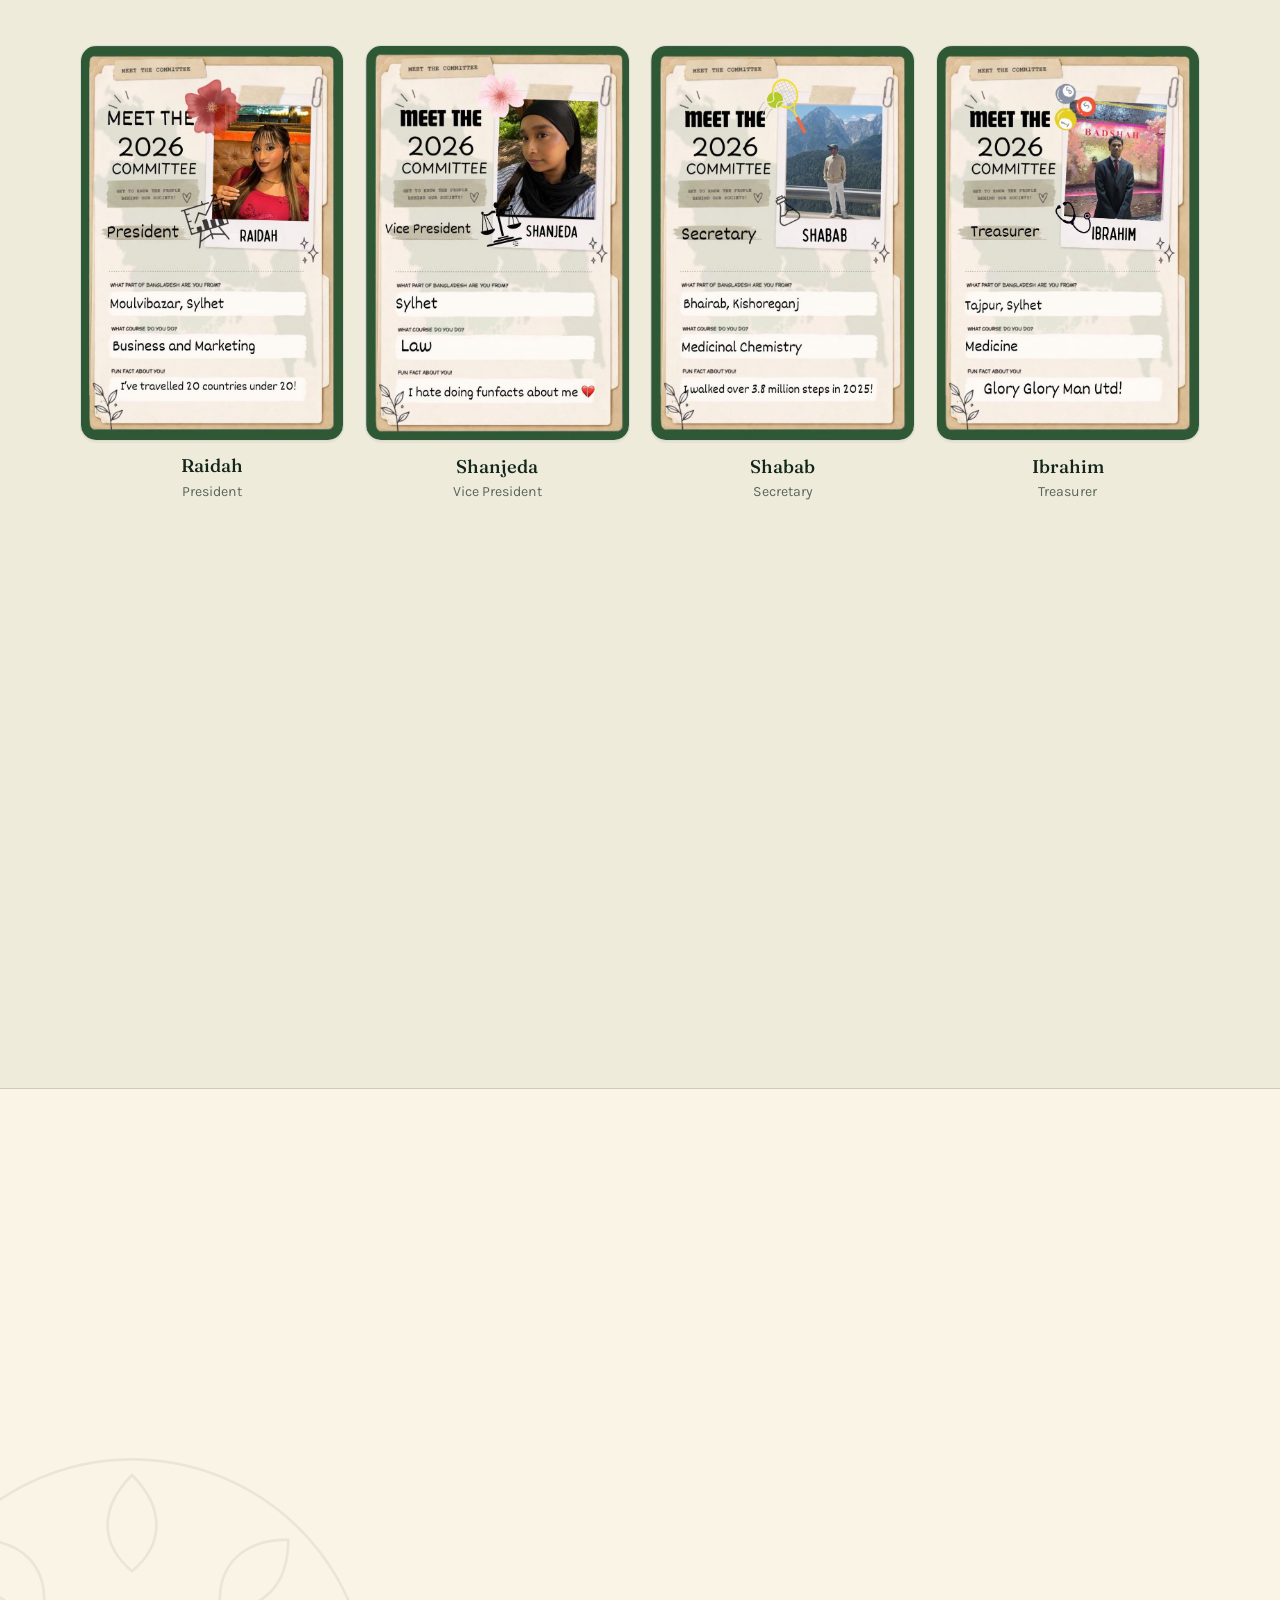
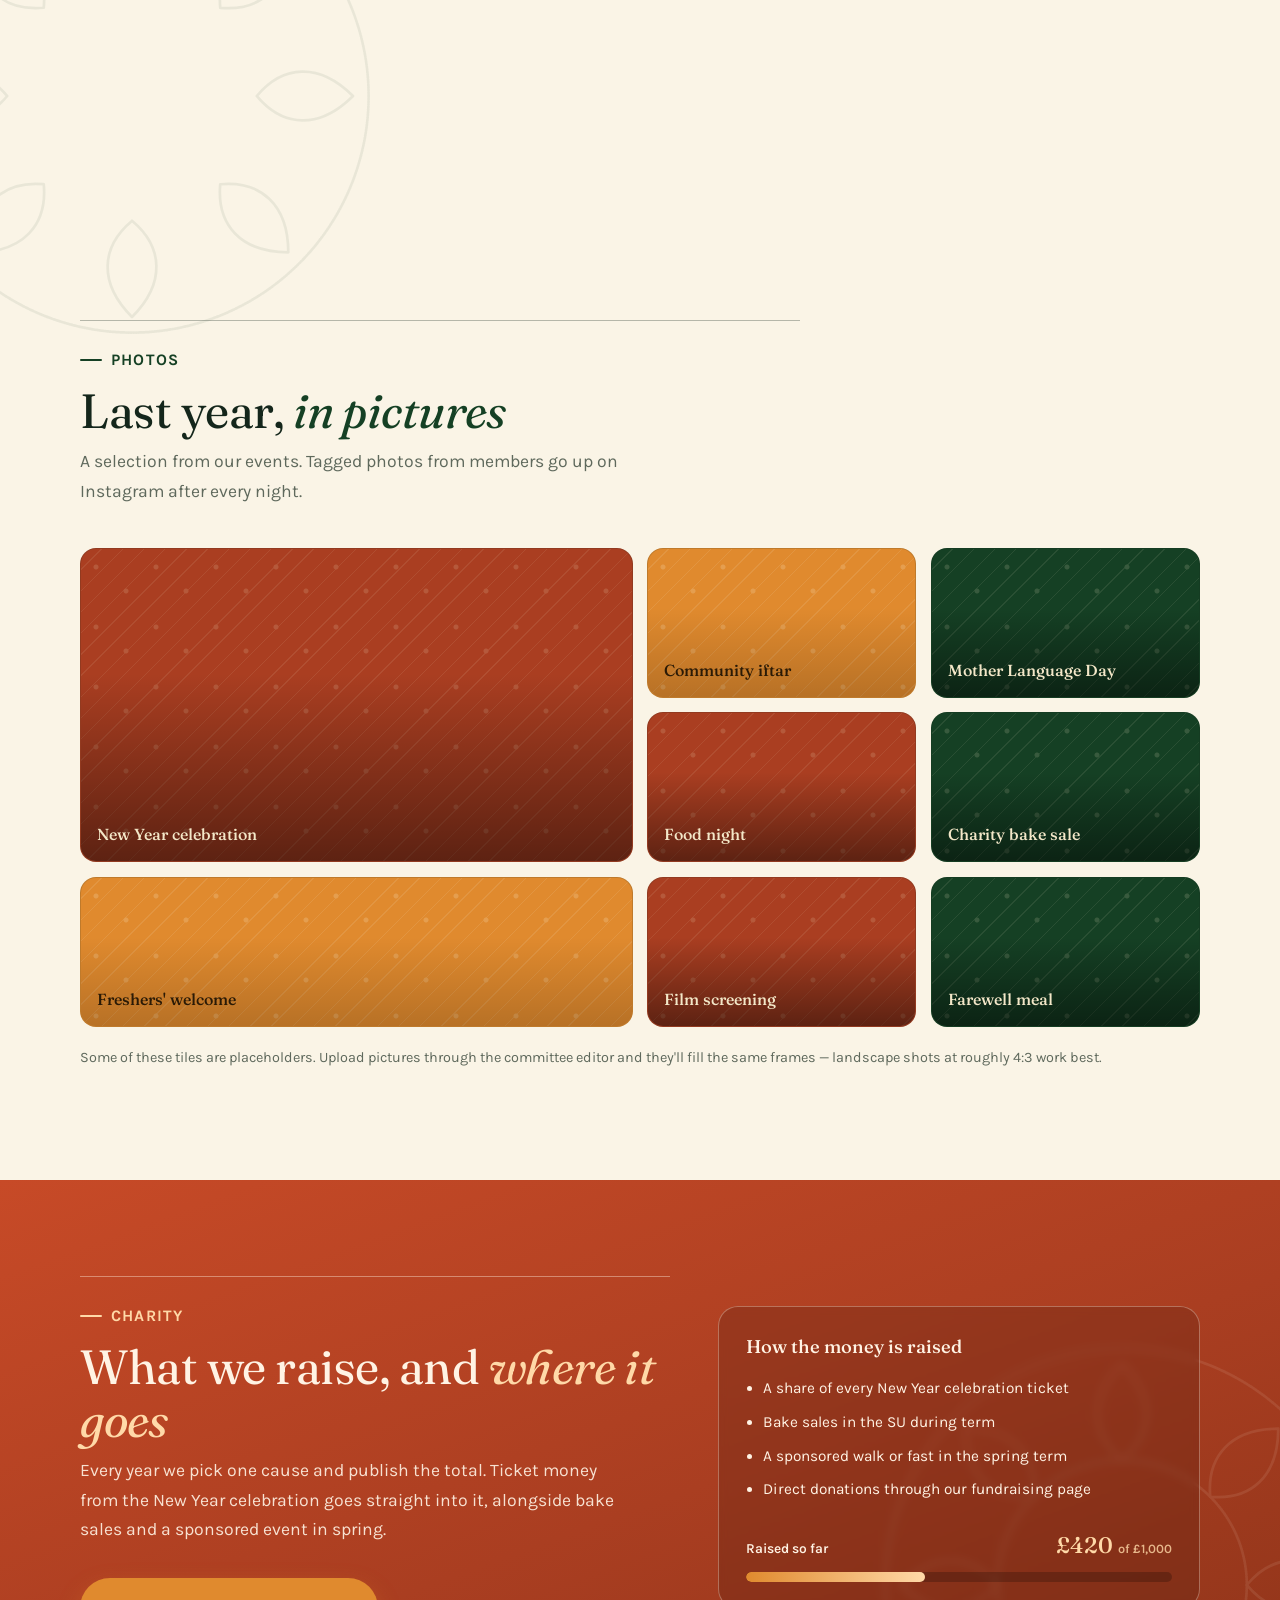
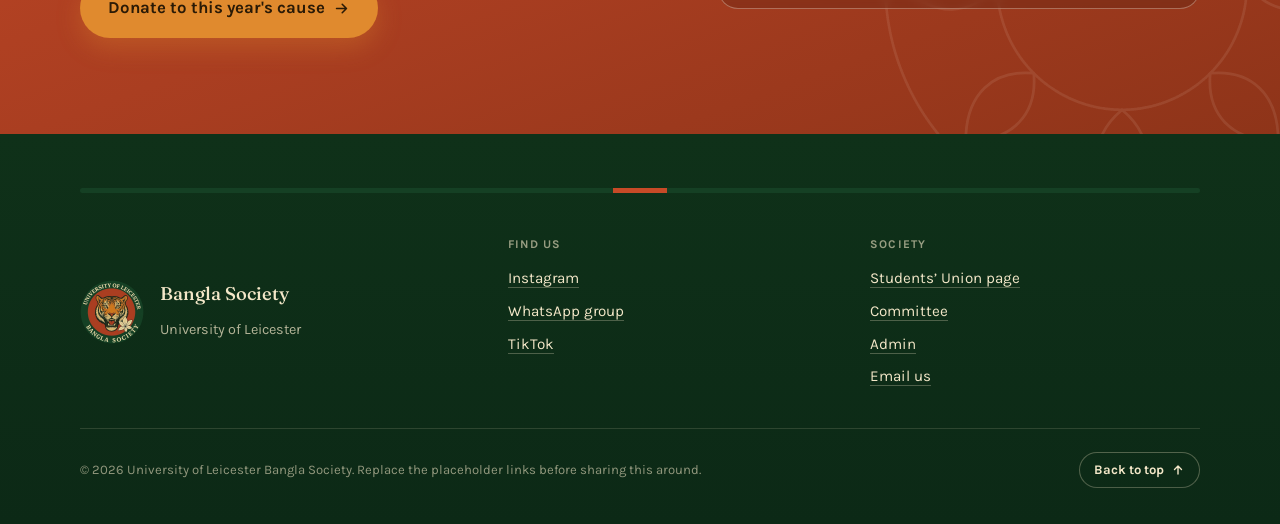
==== commit 4343d7c6: "Host on Vercel with DecapBridge login instead of Netlify Identity - vercel.json replaces netlify.tom" ====
--- a/index.html
+++ b/index.html
@@ -202,6 +202,23 @@
 .track span{display:inline-flex;align-items:center;gap:1.4rem;padding-right:1.4rem;white-space:nowrap}
 .track i{display:inline-block;width:7px;height:7px;border-radius:50%;background:var(--gold-soft);flex:none}
 
+/* announcement strip (under the nav; content from content/settings/banner.json) */
+.announce{background:var(--rust);color:#FFF3E4;border-bottom:1px solid rgba(0,0,0,.15);overflow:hidden}
+.announce-inner{display:flex;align-items:center;gap:1rem;padding:.6rem 0;font-family:var(--display);font-style:italic;font-size:1.08rem;letter-spacing:.01em}
+.announce-msg{display:inline-flex;align-items:center;gap:.8rem;flex:1;min-width:0;flex-wrap:wrap;row-gap:.2rem}
+.announce-msg i{display:inline-block;width:7px;height:7px;border-radius:50%;background:var(--gold-soft);flex:none;box-shadow:0 0 0 0 rgba(240,177,94,.6)}
+.announce-msg a{color:#FFD9A8;font-family:var(--text);font-style:normal;font-weight:700;font-size:.9rem;text-decoration:none;border-bottom:1.5px solid rgba(255,217,168,.5);transition:border-color .18s ease,color .18s ease}
+.announce-msg a:hover{color:#fff;border-color:#fff}
+.announce-x{flex:none;width:32px;height:32px;border-radius:50%;border:1.4px solid rgba(255,243,228,.35);background:none;color:inherit;font-size:1.25rem;line-height:1;cursor:pointer;transition:background-color .2s ease,transform .2s var(--ease)}
+.announce-x:hover{background:rgba(255,243,228,.16);transform:rotate(90deg)}
+.announce.bye{pointer-events:none;transition:height .35s var(--ease),opacity .25s ease}
+@media (prefers-reduced-motion: no-preference){
+  .announce{animation:unroll .55s var(--ease) both}
+  .announce-msg i{animation:beacon 2.4s ease-out infinite}
+}
+@keyframes unroll{from{clip-path:inset(0 0 100% 0);transform:translateY(-8px)}to{clip-path:inset(0);transform:none}}
+@keyframes beacon{0%{box-shadow:0 0 0 0 rgba(240,177,94,.6)}100%{box-shadow:0 0 0 9px rgba(240,177,94,0)}}
+
 /* =============================================================
    SECTIONS
    ============================================================= */
@@ -455,11 +472,20 @@
       <li><a href="#events">Events</a></li>
       <li><a href="#photos">Photos</a></li>
       <li><a href="#charity">Charity</a></li>
-      <li><a href="admin.html">Admin</a></li>
+      <li><a href="dashboard.html">Admin</a></li>
     </ul>
   </div>
   <div class="progress" id="progress"></div>
 </nav>
+
+<!-- ===================== ANNOUNCEMENT ===================== -->
+<!-- Hidden unless banner.json has enabled: true. Filled by BSOC.renderBanner(). -->
+<div class="announce" id="announce" role="region" aria-label="Announcement" hidden>
+  <div class="wrap announce-inner">
+    <span class="announce-msg"><i aria-hidden="true"></i><span id="announceText"></span><a id="announceLink" hidden></a></span>
+    <button class="announce-x" type="button" aria-label="Dismiss announcement">&times;</button>
+  </div>
+</div>
 
 <!-- ===================== HERO ===================== -->
 <header class="hero" id="top">
@@ -746,7 +772,7 @@
         <ul>
           <li><a href="#" data-placeholder data-link="su_membership">Students&rsquo; Union page</a></li>
           <li><a href="#committee">Committee</a></li>
-          <li><a href="admin.html">Admin</a></li>
+          <li><a href="dashboard.html">Admin</a></li>
           <li><a href="mailto:hello@example.ac.uk">Email us</a></li>
         </ul>
       </div>
@@ -852,6 +878,53 @@
   });
   lb.addEventListener('click', function (e) { if (e.target !== lbImg) close(); });
   document.addEventListener('keydown', function (e) { if (e.key === 'Escape' && lb.classList.contains('open')) close(); });
+})();
+
+// ---- announcement banner ----
+(function () {
+  var KEY = 'bsocBannerDismissed';   // localStorage key holding the hash of the dismissed message
+
+  // hash(str): a small, fast string hash (djb2). We store this rather than the
+  // message itself, so the banner re-appears whenever the committee changes the
+  // wording — a dismissal only "sticks" for the exact message it was dismissed on.
+  function hash(str) {
+    var h = 5381;
+    for (var i = 0; i < str.length; i++) h = ((h << 5) + h + str.charCodeAt(i)) | 0;
+    return String(h >>> 0);
+  }
+
+  // BSOC.renderBanner(b): show the strip if b.enabled, with message and optional link.
+  BSOC.renderBanner = function (b) {
+    var box = document.getElementById('announce');
+    var msg = (b && b.message || '').trim();
+    if (!b || !b.enabled || !msg) { box.hidden = true; return; }
+
+    var sig = hash(msg + '|' + (b.link_url || ''));
+    var dismissed = null;
+    try { dismissed = localStorage.getItem(KEY); } catch (e) { /* private mode etc. */ }
+    if (dismissed === sig) return;              // this exact message was already dismissed
+
+    document.getElementById('announceText').textContent = msg;
+    var a = document.getElementById('announceLink');
+    var url = (b.link_url || '').trim(), label = (b.link_text || '').trim();
+    if (url && label) {
+      a.textContent = label; a.href = url; a.hidden = false;
+      if (!/^#/.test(url) && !/^\//.test(url)) { a.target = '_blank'; a.rel = 'noopener'; }
+    } else { a.hidden = true; }
+    box.hidden = false;
+
+    box.querySelector('.announce-x').addEventListener('click', function () {
+      try { localStorage.setItem(KEY, sig); } catch (e) {}
+      // Play the roll-up animation, then take the strip out of the layout.
+      var reduce = window.matchMedia('(prefers-reduced-motion: reduce)').matches;
+      if (reduce) { box.hidden = true; return; }
+      // Fix the current height, then transition it to 0 so the page slides up smoothly.
+      box.style.height = box.offsetHeight + 'px';
+      box.classList.add('bye');
+      requestAnimationFrame(function () { requestAnimationFrame(function () { box.style.height = '0'; box.style.opacity = '0'; }); });
+      box.addEventListener('transitionend', function () { box.hidden = true; }, { once: true });
+    }, { once: true });
+  };
 })();
 
 // =============================================================================
@@ -1019,7 +1092,7 @@
   // the same layout classes as before. If the entry has an image we drop an <img>
   // inside; if not, the patterned placeholder background shows through.
   function photoTile(p, i) {
-    var size = String(p.size || '').replace(/[^a-z ]/g, '').replace(/bnormalb/g, '');
+    var size = String(p.size || '').replace(/[^a-z ]/g, '').replace(/\bnormal\b/g, '');
     var cls = 'shot ' + size + ' reveal' + (p.image ? ' has-img' : '');
     var img = p.image ? '<img src="' + esc(p.image) + '" alt="" loading="lazy">' : '';
     var el = html('<div class="' + cls.replace(/\s+/g, ' ') + '" style="--i:' + i + '"' + (p.image ? ' role="button" tabindex="0"' : '') + '>' + img + '<span>' + esc(p.caption) + '</span></div>');
